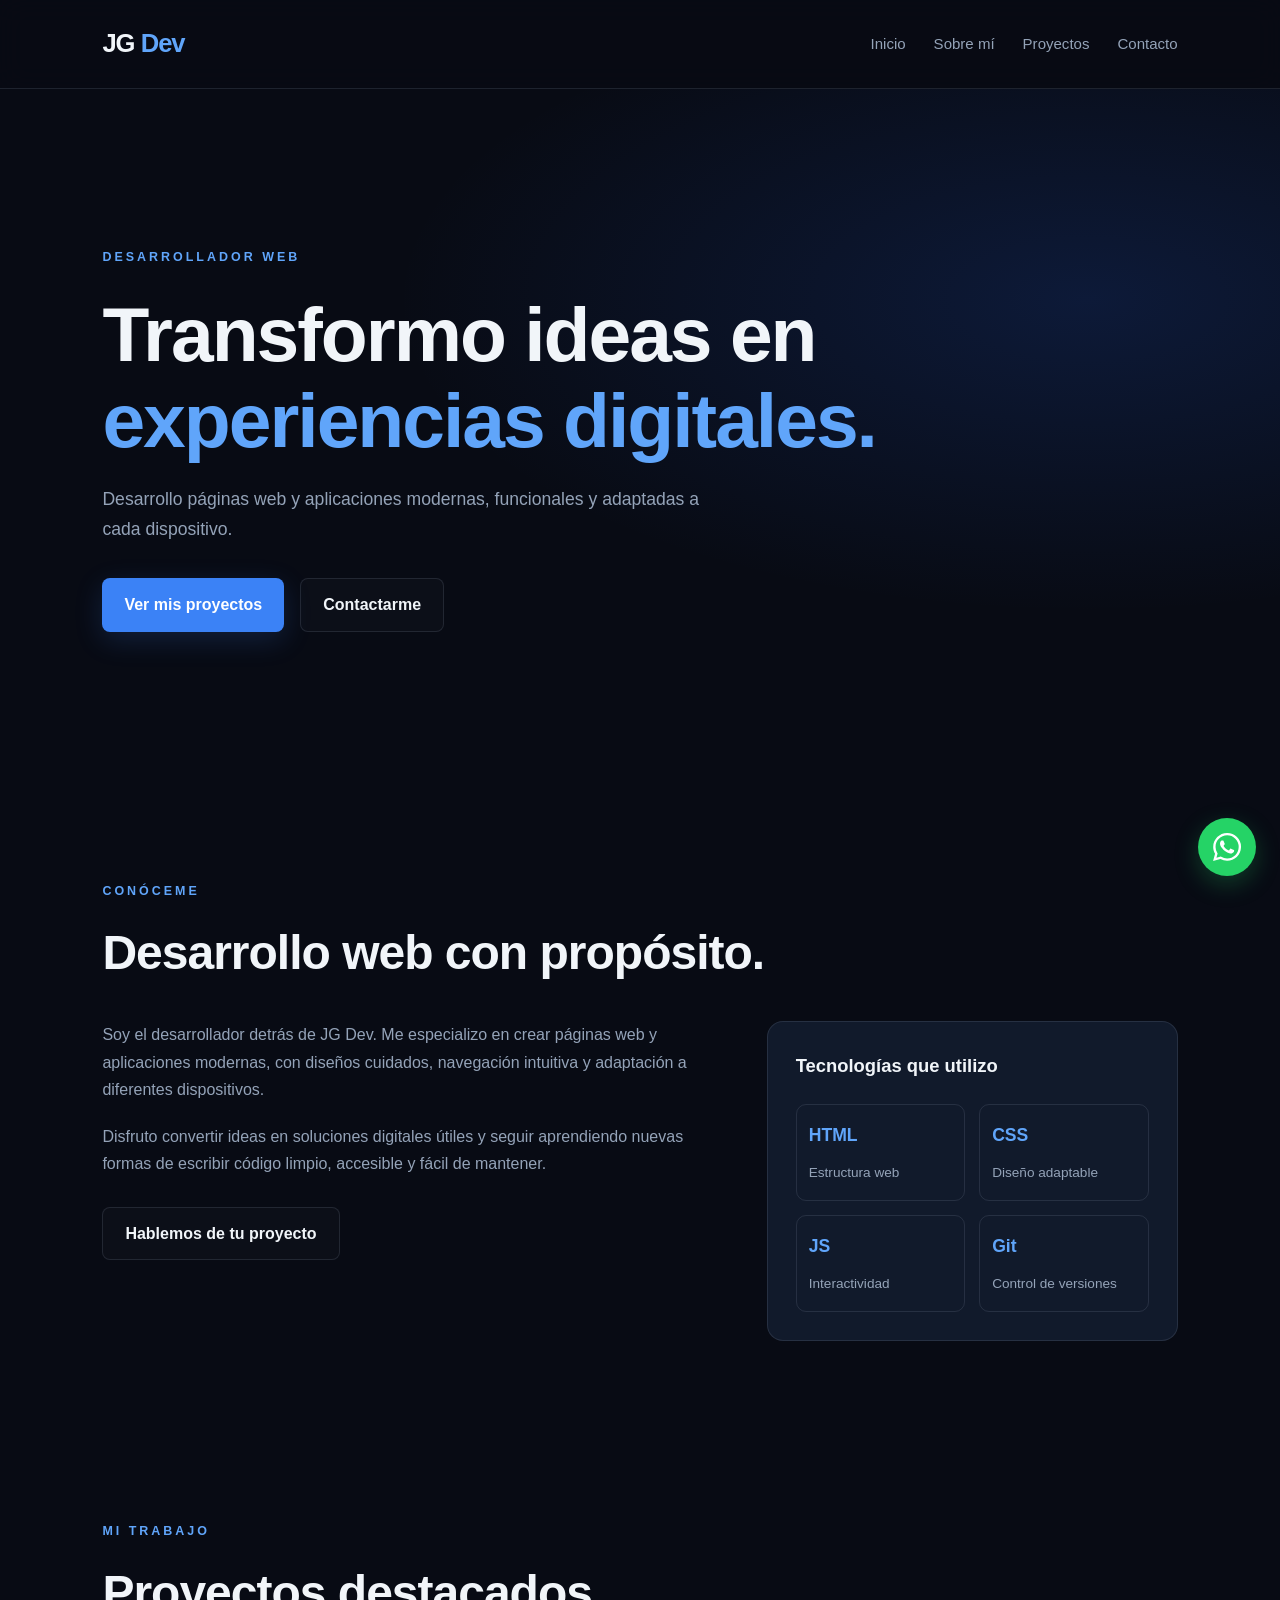
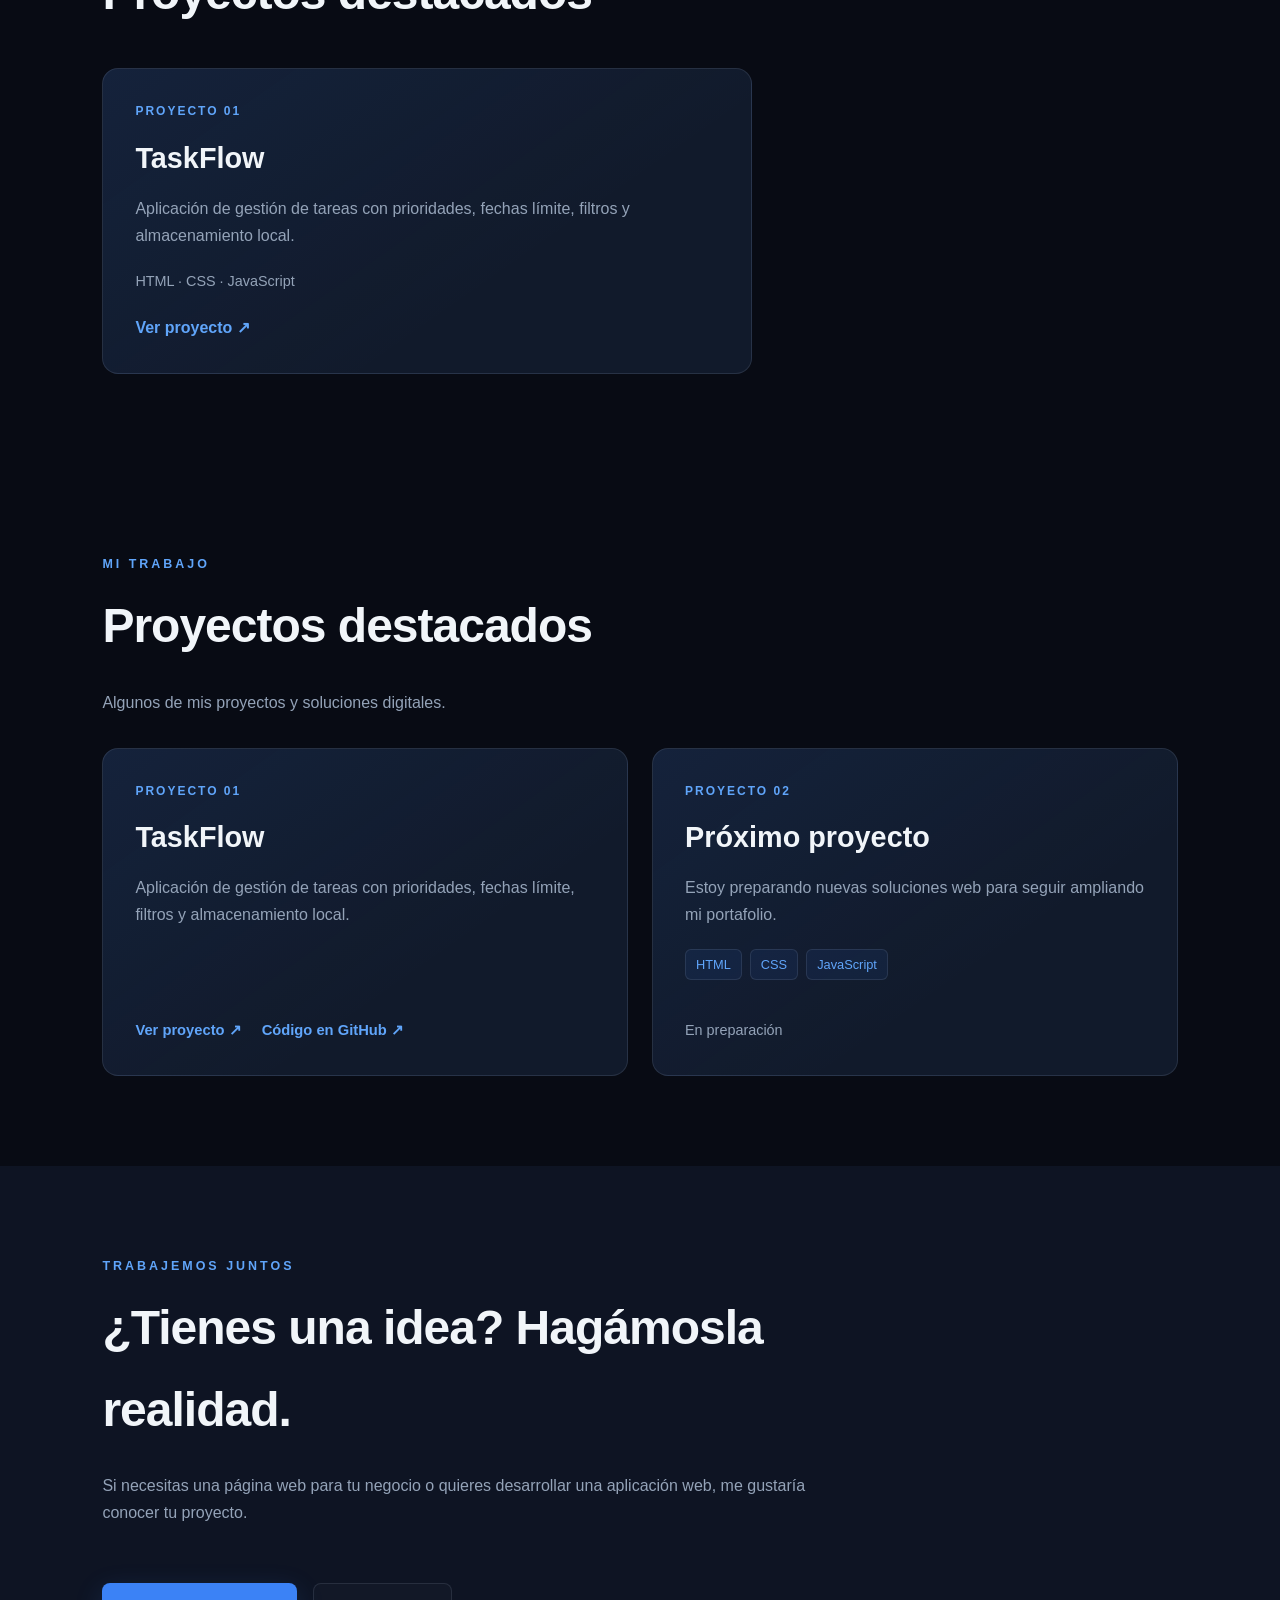
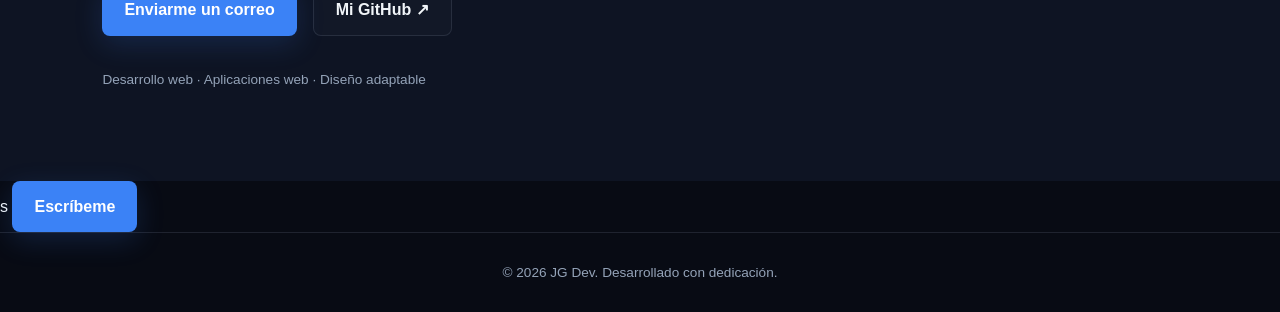
==== index.html @ e78f70db "Add files via upload" ====
<!DOCTYPE html>
<html lang="es">
<head>
  <meta charset="UTF-8">
  <meta name="viewport" content="width=device-width, initial-scale=1.0">
  <meta name="description" content="JG Dev: desarrollo de páginas web y aplicaciones web modernas.">
  <title>JG Dev | Desarrollo Web</title>

  <link rel="stylesheet" href="styles.css">
  <script src="script.js" defer></script>
</head>
<body>

  <header class="header">
    <a href="#inicio" class="logo">JG<span> Dev</span></a>

    
<button class="menu-toggle"
        type="button"
        aria-label="Abrir menú"
        aria-expanded="false"
        aria-controls="main-nav">
  ☰
</button>

<nav class="nav" id="main-nav">
  <a href="#inicio">Inicio</a>
  <a href="#sobre-mi">Sobre mí</a>
  <a href="#proyectos">Proyectos</a>
  <a href="#contacto">Contacto</a>
</nav>
  </header>

  <main>
    <section id="inicio" class="hero">
      <p class="hero-tag">DESARROLLADOR WEB</p>

      <h1>
        Transformo ideas en
        <span>experiencias digitales.</span>
      </h1>

      <p class="hero-description">
        Desarrollo páginas web y aplicaciones modernas,
        funcionales y adaptadas a cada dispositivo.
      </p>

      <div class="hero-buttons">
        <a href="#proyectos" class="button button-primary">
          Ver mis proyectos
        </a>

        <a href="#contacto" class="button button-secondary">
          Contactarme
        </a>
      </div>
    </section>


<section id="sobre-mi" class="section about-section">
  <p class="section-tag">CONÓCEME</p>
  <h2>Desarrollo web con propósito.</h2>

  <div class="about-content">
    <div class="about-text">
      <p>
        Soy el desarrollador detrás de JG Dev. Me especializo
        en crear páginas web y aplicaciones modernas, con diseños
        cuidados, navegación intuitiva y adaptación a diferentes
        dispositivos.
      </p>

      <p>
        Disfruto convertir ideas en soluciones digitales útiles
        y seguir aprendiendo nuevas formas de escribir código
        limpio, accesible y fácil de mantener.
      </p>

      <a class="button button-secondary" href="#contacto">
        Hablemos de tu proyecto
      </a>
    </div>

    <div class="skills-panel">
      <h3>Tecnologías que utilizo</h3>

      <div class="skills-list">
        <div class="skill-item">
          <span class="skill-icon">HTML</span>
          <span>Estructura web</span>
        </div>

        <div class="skill-item">
          <span class="skill-icon">CSS</span>
          <span>Diseño adaptable</span>
        </div>

        <div class="skill-item">
          <span class="skill-icon">JS</span>
          <span>Interactividad</span>
        </div>

        <div class="skill-item">
          <span class="skill-icon">Git</span>
          <span>Control de versiones</span>
        </div>
      </div>
    </div>
  </div>
</section>

    <section id="proyectos" class="section">
      <p class="section-tag">MI TRABAJO</p>
      <h2>Proyectos destacados</h2>

      <article class="project-card">
        <p class="project-number">PROYECTO 01</p>
        <h3>TaskFlow</h3>
        <p>
          Aplicación de gestión de tareas con prioridades,
          fechas límite, filtros y almacenamiento local.
        </p>

        <p class="project-tech">
          HTML · CSS · JavaScript
        </p>

        <a
          href="https://jorgegonzalez-fs.github.io/taskflow-jg-dev/"
          target="_blank"
          rel="noopener noreferrer"
        >
          Ver proyecto ↗
        </a>
      </article>
    </section>
    
<section id="proyectos" class="section">
  <p class="section-tag">MI TRABAJO</p>
  <h2>Proyectos destacados</h2>
  <p class="projects-intro">
    Algunos de mis proyectos y soluciones digitales.
  </p>

  <div class="projects-grid">

    <article class="project-card">
      <p class="project-number">PROYECTO 01</p>
      <h3>TaskFlow</h3>
      <p>
        Aplicación de gestión de tareas con prioridades,
        fechas límite, filtros y almacenamiento local.
      </p>


<div class="project-links">
  <a
    href="https://jorgegonzalez-fs.github.io/taskflow-jg-dev/"
    target="_blank"
    rel="noopener noreferrer"
  >
    Ver proyecto ↗
  </a>

  <a
    href="https://github.com/JorgeGonzalez-FS/taskflow-jg-dev"
    target="_blank"
    rel="noopener noreferrer"
  >
    Código en GitHub ↗
  </a>
</div>
    </article>

    <article class="project-card project-placeholder">
      <p class="project-number">PROYECTO 02</p>
      <h3>Próximo proyecto</h3>
      <p>
        Estoy preparando nuevas soluciones web para
        seguir ampliando mi portafolio.
      </p>

      <div class="project-tech">
        <span>HTML</span>
        <span>CSS</span>
        <span>JavaScript</span>
      </div>

      <span class="project-status">En preparación</span>
    </article>

  </div>
</section>


<section id="contacto" class="section contact-section">
  <p class="section-tag">TRABAJEMOS JUNTOS</p>

  <h2>¿Tienes una idea? Hagámosla realidad.</h2>

  <p class="contact-description">
    Si necesitas una página web para tu negocio o quieres
    desarrollar una aplicación web, me gustaría conocer tu proyecto.
  </p>

  <div class="contact-actions">
    <a
      class="button button-primary"
      href="mailto:TU_CORREO@ejemplo.com?subject=Consulta%20de%20proyecto%20web"
    >
      Enviarme un correo
    </a>

    <a
      class="button button-secondary"
      href="https://github.com/JorgeGonzalez-FS"
      target="_blank"
      rel="noopener noreferrer"
    >
      Mi GitHub ↗
    </a>
  </div>

  <p class="contact-note">
    Desarrollo web · Aplicaciones web · Diseño adaptable
  </p>
</section>s

      <a
        class="button button-primary"
        href="mailto:TU_CORREO@ejemplo.com"
      >
        Escríbeme
      </a>
    </section>
  </main>

  <footer class="footer">
    <p>© 2026 JG Dev. Desarrollado con dedicación.</p>
  </footer>

<a
  class="whatsapp-float"
  href="https://wa.me/+584248873175"
  target="_blank"
  rel="noopener noreferrer"
  aria-label="Contactar por WhatsApp"
  title="Escríbeme por WhatsApp"
>
  <svg
    xmlns="http://www.w3.org/2000/svg"
    width="28"
    height="28"
    viewBox="0 0 24 24"
    fill="currentColor"
    aria-hidden="true"
  >
    <path d="M20.52 3.48A11.82 11.82 0 0 0 12.09 0C5.52 0 .17 5.35.17 11.92c0 2.1.55 4.15 1.6 5.96L.07 24l6.28-1.65a11.9 11.9 0 0 0 5.73 1.46h.01c6.57 0 11.92-5.35 11.92-11.92a11.85 11.85 0 0 0-3.49-8.41ZM12.09 21.8a9.9 9.9 0 0 1-5.04-1.38l-.36-.21-3.73.98.99-3.64-.24-.37a9.84 9.84 0 0 1-1.51-5.26c0-5.46 4.44-9.9 9.9-9.9a9.84 9.84 0 0 1 7.01 2.9 9.84 9.84 0 0 1 2.9 7c0 5.46-4.45 9.9-9.92 9.9Zm5.43-7.42c-.3-.15-1.77-.87-2.04-.97-.27-.1-.47-.15-.67.15-.2.3-.77.97-.95 1.17-.17.2-.35.22-.65.07-.3-.15-1.26-.46-2.4-1.47-.89-.8-1.49-1.78-1.66-2.08-.17-.3-.02-.46.13-.61.13-.13.3-.35.45-.52.15-.17.2-.3.3-.5.1-.2.05-.37-.03-.52-.08-.15-.67-1.62-.92-2.22-.24-.58-.49-.5-.67-.51l-.57-.01c-.2 0-.52.07-.8.37-.27.3-1.04 1.02-1.04 2.49s1.07 2.89 1.22 3.09c.15.2 2.1 3.2 5.09 4.49.71.3 1.27.48 1.7.62.72.23 1.37.2 1.88.12.57-.09 1.77-.72 2.02-1.42.25-.7.25-1.3.17-1.42-.08-.12-.27-.2-.57-.35Z"/>
  </svg>
</a>
</body>
</html>
---- styles.css ----
/* ==============================
   JG DEV - ESTILOS GENERALES
============================== */

:root {
  --bg: #080b14;
  --bg-secondary: #0e1423;
  --card: #111a2b;
  --blue: #3b82f6;
  --blue-light: #60a5fa;
  --text: #f1f5f9;
  --text-muted: #94a3b8;
  --border: rgba(148, 163, 184, 0.16);
}

* {
  margin: 0;
  padding: 0;
  box-sizing: border-box;
}

html {
  scroll-behavior: smooth;
  scroll-padding-top: 90px;
}

body {
  font-family: Arial, Helvetica, sans-serif;
  background: var(--bg);
  color: var(--text);
  line-height: 1.7;
}

a {
  color: inherit;
  text-decoration: none;
}

a:focus-visible {
  outline: 2px solid var(--blue-light);
  outline-offset: 5px;
}

/* ==============================
   ENCABEZADO Y NAVEGACIÓN
============================== */

.header {
  width: 100%;
  padding: 22px 8%;
  display: flex;
  align-items: center;
  justify-content: space-between;
  gap: 24px;
  position: sticky;
  top: 0;
  z-index: 10;
  background: rgba(8, 11, 20, 0.88);
  border-bottom: 1px solid var(--border);
  backdrop-filter: blur(14px);
}

.logo {
  font-size: 1.6rem;
  font-weight: 800;
  letter-spacing: -1px;
}

.logo span {
  color: var(--blue-light);
}

.nav {
  display: flex;
  align-items: center;
  gap: 28px;
}

.nav a {
  color: var(--text-muted);
  font-size: 0.94rem;
  transition: color 0.25s ease;
}

.nav a:hover {
  color: var(--blue-light);
}

/* ==============================
   PRESENTACIÓN PRINCIPAL
============================== */

.hero {
  min-height: 78vh;
  padding: 120px 8%;
  display: flex;
  flex-direction: column;
  justify-content: center;
  align-items: flex-start;
  position: relative;
  overflow: hidden;
  background:
    radial-gradient(
      ellipse at 85% 30%,
      rgba(37, 99, 235, 0.17),
      transparent 45%
    );
}

.hero-tag,
.section-tag {
  color: var(--blue-light);
  font-size: 0.78rem;
  font-weight: 700;
  letter-spacing: 3px;
}

.hero h1 {
  max-width: 850px;
  margin: 22px 0;
  font-size: clamp(2.7rem, 6vw, 5rem);
  line-height: 1.12;
  letter-spacing: -2px;
}

.hero h1 span {
  display: block;
  color: var(--blue-light);
}

.hero-description {
  max-width: 600px;
  color: var(--text-muted);
  font-size: 1.1rem;
}

.hero-buttons {
  display: flex;
  flex-wrap: wrap;
  gap: 16px;
  margin-top: 34px;
}

/* ==============================
   BOTONES
============================== */

.button {
  display: inline-flex;
  align-items: center;
  justify-content: center;
  padding: 12px 22px;
  border-radius: 8px;
  font-weight: 700;
  transition:
    transform 0.25s ease,
    background 0.25s ease,
    border-color 0.25s ease;
}

.button:hover {
  transform: translateY(-3px);
}

.button-primary {
  background: var(--blue);
  color: #ffffff;
  box-shadow: 0 8px 28px rgba(59, 130, 246, 0.18);
}

.button-primary:hover {
  background: #2563eb;
}

.button-secondary {
  border: 1px solid var(--border);
  background: rgba(255, 255, 255, 0.02);
}

.button-secondary:hover {
  border-color: var(--blue);
}

/* ==============================
   SECCIONES
============================== */

.section {
  padding: 90px 8%;
}

.section h2 {
  margin: 10px 0 22px;
  font-size: clamp(2rem, 4vw, 3rem);
  letter-spacing: -1px;
}

.section > p:not(.section-tag) {
  max-width: 760px;
  color: var(--text-muted);
}

/* ==============================
   TARJETA DE PROYECTO
============================== */

.project-card {
  max-width: 650px;
  margin-top: 35px;
  padding: 32px;
  border: 1px solid var(--border);
  border-radius: 16px;
  background:
    linear-gradient(
      145deg,
      rgba(59, 130, 246, 0.08),
      transparent 65%
    ),
    var(--card);
  transition:
    transform 0.3s ease,
    border-color 0.3s ease;
}

.project-card:hover {
  transform: translateY(-6px);
  border-color: rgba(96, 165, 250, 0.6);
}

.project-number {
  color: var(--blue-light);
  font-size: 0.75rem;
  font-weight: 700;
  letter-spacing: 2px;
}

.project-card h3 {
  margin: 12px 0;
  font-size: 1.8rem;
}

.project-card > p:not(.project-number) {
  color: var(--text-muted);
}

.project-tech {
  margin: 20px 0;
  font-size: 0.9rem;
}

.project-card a {
  color: var(--blue-light);
  font-weight: 700;
}

.project-card a:hover {
  color: #ffffff;
}

/* ==============================
   CONTACTO Y PIE DE PÁGINA
============================== */

#contacto {
  background: var(--bg-secondary);
}

#contacto .button {
  margin-top: 28px;
}

.footer {
  padding: 28px 8%;
  border-top: 1px solid var(--border);
  text-align: center;
  color: var(--text-muted);
  font-size: 0.85rem;
}

/* ==============================
   DISEÑO PARA MÓVILES
============================== */

@media (max-width: 700px) {
  .header {
    padding: 18px 5%;
    flex-direction: column;
    gap: 12px;
  }

  .nav {
    justify-content: center;
    flex-wrap: wrap;
    gap: 12px 20px;
  }

  .nav a {
    font-size: 0.85rem;
  }

  .hero {
    min-height: auto;
    padding: 100px 6%;
  }

  .hero h1 {
    letter-spacing: -1px;
  }

  .section {
    padding: 70px 6%;
  }

  .project-card {
    padding: 24px;
  }
}

@media (prefers-reduced-motion: reduce) {
  *,
  *::before,
  *::after {
    scroll-behavior: auto !important;
    transition-duration: 0.01ms !important;
  }
}

/* MENÚ MÓVIL */

.menu-toggle {
  display: none;
  padding: 7px 12px;
  border: 1px solid var(--border);
  border-radius: 8px;
  background: var(--card);
  color: var(--text);
  font-size: 1.4rem;
  cursor: pointer;
}

@media (max-width: 700px) {
  .header {
    position: sticky;
  }

  .menu-toggle {
    display: block;
  }

  .nav {
    display: none;
    width: 100%;
    flex-direction: column;
    padding: 12px 0;
  }

  .nav.is-open {
    display: flex;
  }
}

/* CUADRÍCULA DE PROYECTOS */

.projects-intro {
  margin-bottom: 28px;
}

.projects-grid {
  display: grid;
  grid-template-columns: repeat(2, minmax(0, 1fr));
  gap: 24px;
  margin-top: 32px;
}

.projects-grid .project-card {
  width: 100%;
  max-width: none;
  margin-top: 0;
  display: flex;
  flex-direction: column;
  align-items: flex-start;
}

.project-tech {
  display: flex;
  flex-wrap: wrap;
  gap: 8px;
}

.project-tech span {
  padding: 4px 10px;
  border: 1px solid var(--border);
  border-radius: 6px;
  color: var(--blue-light);
  background: rgba(59, 130, 246, 0.08);
  font-size: 0.8rem;
}

.project-card > a {
  margin-top: auto;
  padding-top: 18px;
}

.project-status {
  display: inline-block;
  margin-top: auto;
  padding-top: 18px;
  color: var(--text-muted);
  font-size: 0.9rem;
}

@media (max-width: 700px) {
  .projects-grid {
    grid-template-columns: 1fr;
  }
}

/* ENLACES DE PROYECTOS */

.project-links {
  display: flex;
  flex-wrap: wrap;
  gap: 20px;
  margin-top: auto;
  padding-top: 20px;
}

.project-links a {
  color: var(--blue-light);
  font-weight: 700;
  font-size: 0.92rem;
}

.project-links a:hover {
  color: #ffffff;
}

.projects-grid .project-card > .project-links {
  margin-top: auto;
}

/* SOBRE MÍ Y HABILIDADES */

.about-content {
  display: grid;
  grid-template-columns: 1.2fr 0.8fr;
  gap: 48px;
  align-items: start;
  margin-top: 28px;
}

.about-text p {
  max-width: 650px;
  margin-bottom: 20px;
  color: var(--text-muted);
}

.about-text .button {
  margin-top: 10px;
}

.skills-panel {
  padding: 28px;
  border: 1px solid var(--border);
  border-radius: 16px;
  background: var(--card);
}

.skills-panel h3 {
  margin-bottom: 22px;
  font-size: 1.15rem;
}

.skills-list {
  display: grid;
  grid-template-columns: repeat(2, minmax(0, 1fr));
  gap: 14px;
}

.skill-item {
  display: flex;
  flex-direction: column;
  gap: 10px;
  padding: 16px 12px;
  border: 1px solid var(--border);
  border-radius: 10px;
  color: var(--text-muted);
  font-size: 0.85rem;
}

.skill-icon {
  color: var(--blue-light);
  font-size: 1.1rem;
  font-weight: 800;
}

@media (max-width: 700px) {
  .about-content {
    grid-template-columns: 1fr;
    gap: 28px;
  }

  .skills-panel {
    padding: 22px;
  }
}

/* CONTACTO PROFESIONAL */

.contact-section {
  background:
    radial-gradient(
      ellipse at 50% 100%,
      rgba(37, 99, 235, 0.13),
      transparent 65%
    ),
    var(--bg-secondary);
}

.contact-section h2 {
  max-width: 780px;
}

.contact-description {
  max-width: 650px;
  color: var(--text-muted);
}

.contact-actions {
  display: flex;
  flex-wrap: wrap;
  gap: 16px;
  margin-top: 28px;
}

.contact-note {
  margin-top: 32px;
  color: var(--text-muted);
  font-size: 0.85rem;
}

@media (max-width: 480px) {
  .contact-actions {
    flex-direction: column;
    align-items: stretch;
  }

  .contact-actions .button {
    width: 100%;
  }
}

/* BOTÓN FLOTANTE DE WHATSAPP */

.whatsapp-float {
  position: fixed;
  right: 24px;
  bottom: 24px;
  z-index: 100;
  width: 58px;
  height: 58px;
  display: flex;
  align-items: center;
  justify-content: center;
  border-radius: 50%;
  background: #25D366;
  color: #ffffff;
  box-shadow: 0 8px 25px rgba(37, 211, 102, 0.25);
  transition: transform 0.25s ease, box-shadow 0.25s ease;
}

.whatsapp-float:hover {
  transform: translateY(-4px) scale(1.04);
  box-shadow: 0 12px 30px rgba(37, 211, 102, 0.35);
}

.whatsapp-float:focus-visible {
  outline: 3px solid #ffffff;
  outline-offset: 4px;
}

@media (max-width: 480px) {
  .whatsapp-float {
    right: 16px;
    bottom: 16px;
    width: 54px;
    height: 54px;
  }
}
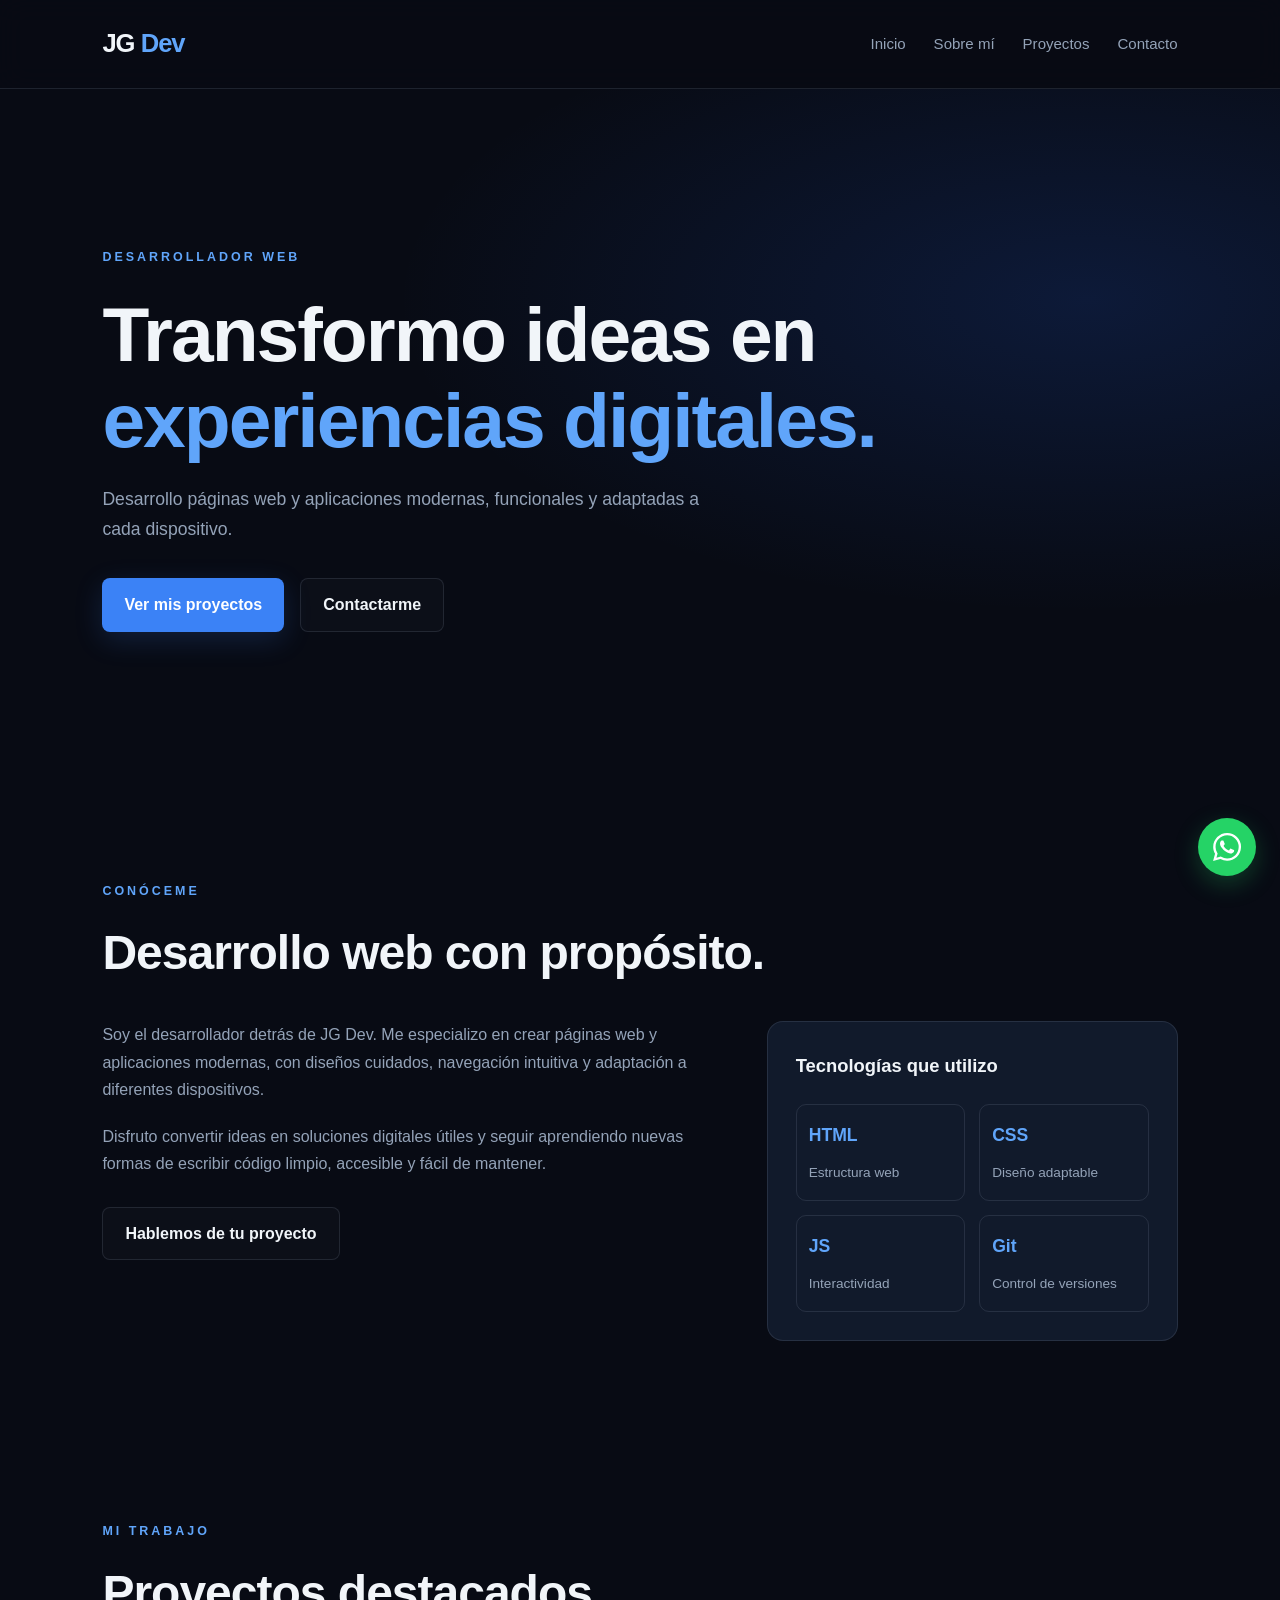
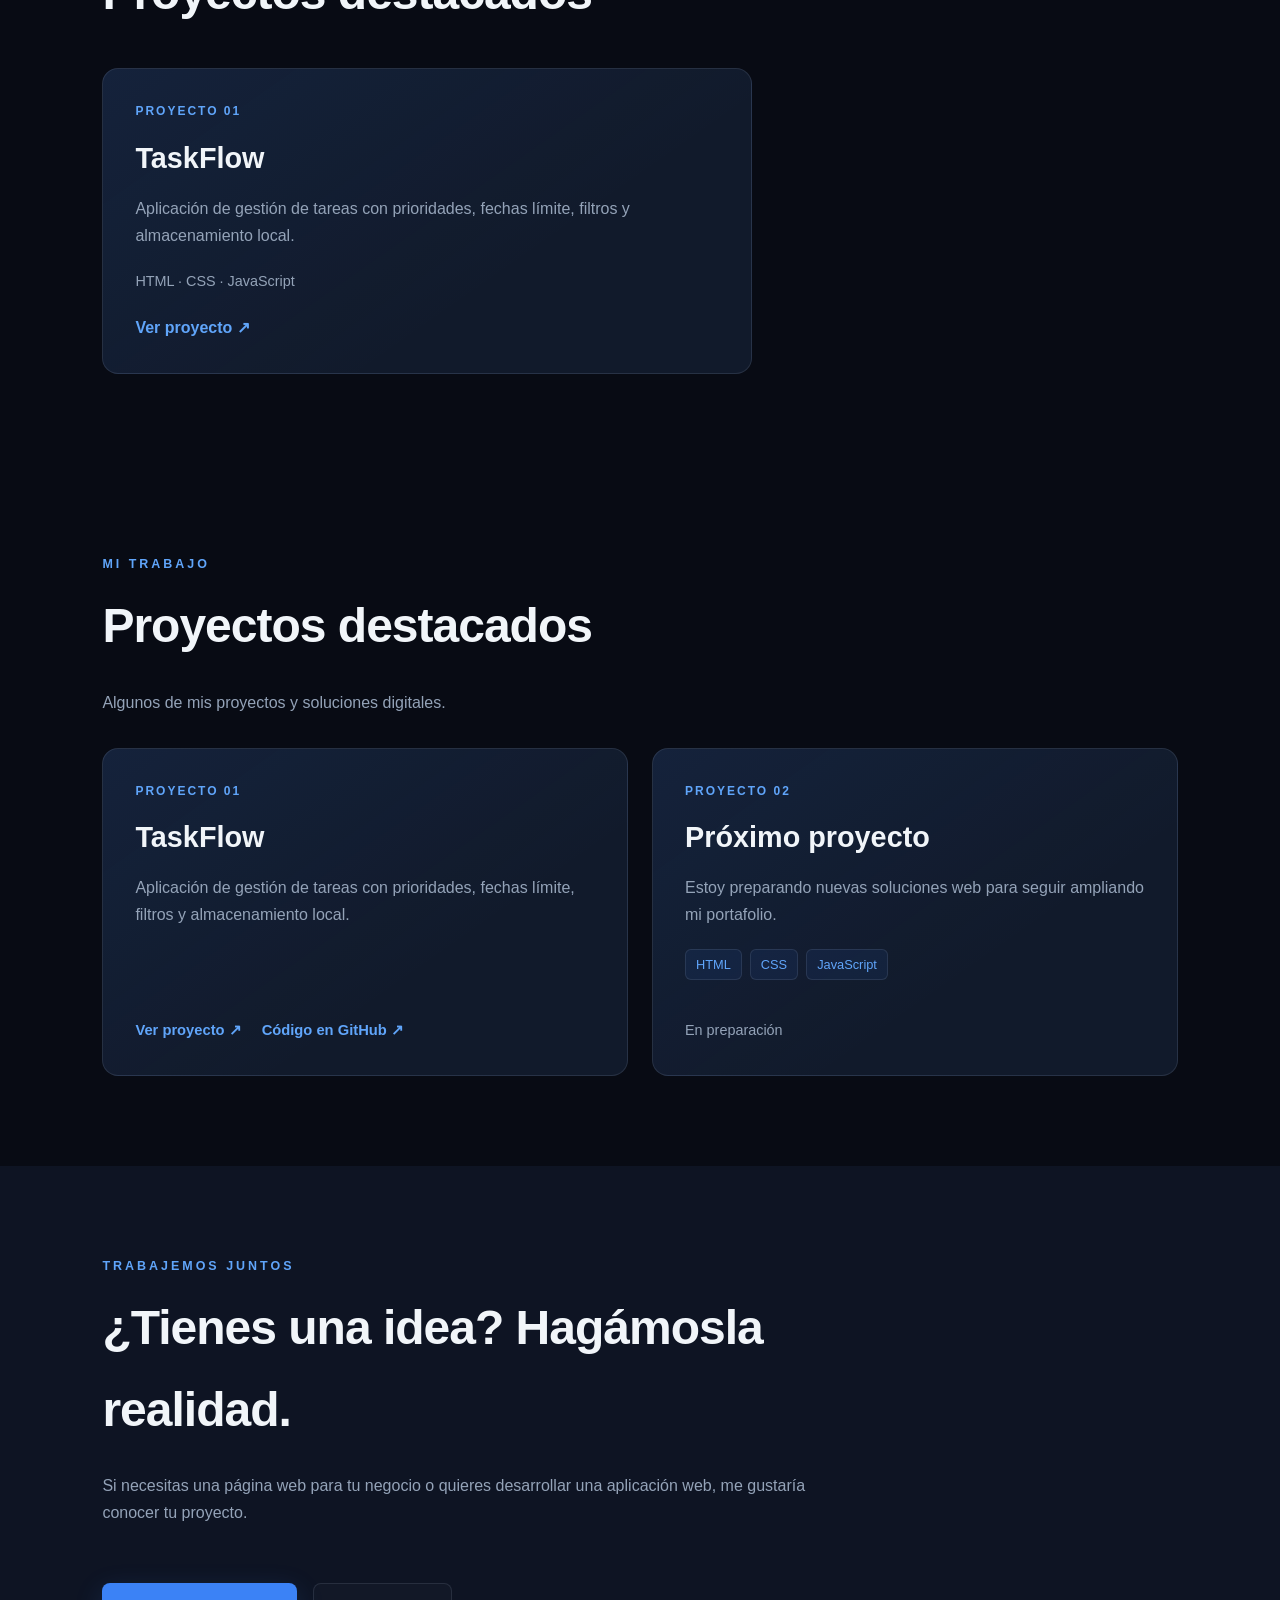
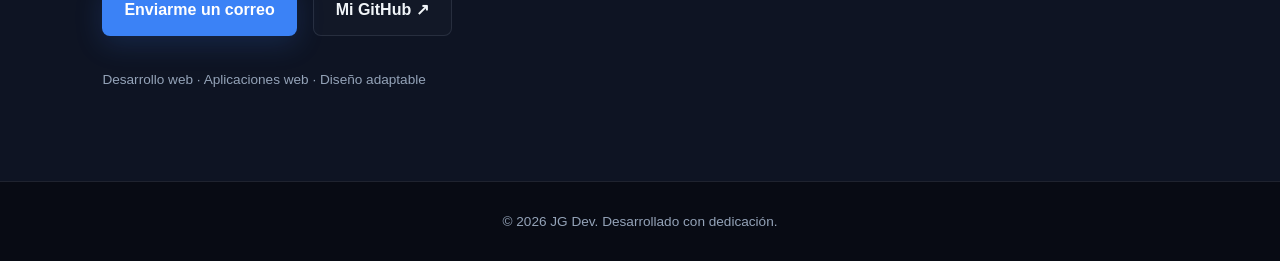
==== commit 3b0f04f6: "Add files via upload" ====
--- a/index.html
+++ b/index.html
@@ -225,15 +225,8 @@
   <p class="contact-note">
     Desarrollo web · Aplicaciones web · Diseño adaptable
   </p>
-</section>s
-
-      <a
-        class="button button-primary"
-        href="mailto:TU_CORREO@ejemplo.com"
-      >
-        Escríbeme
-      </a>
-    </section>
+</section>
+ </section>
   </main>
 
   <footer class="footer">
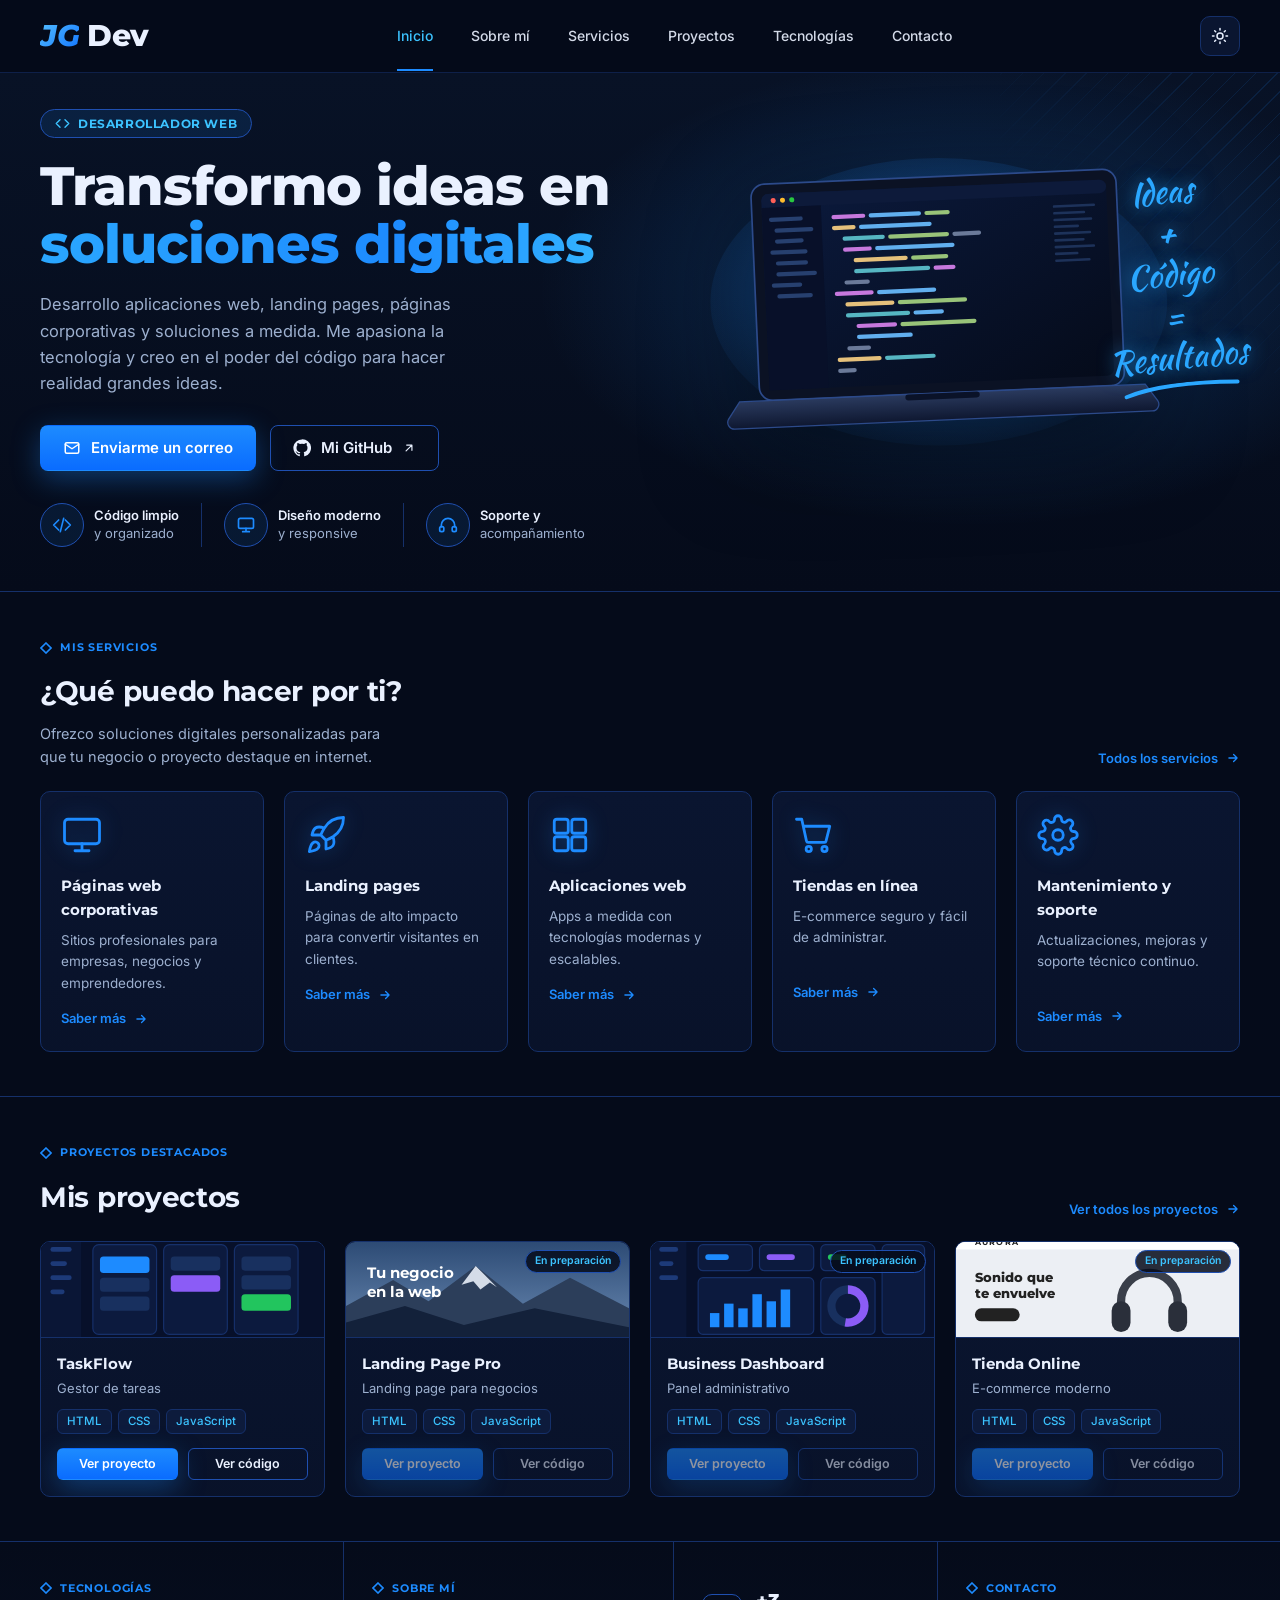
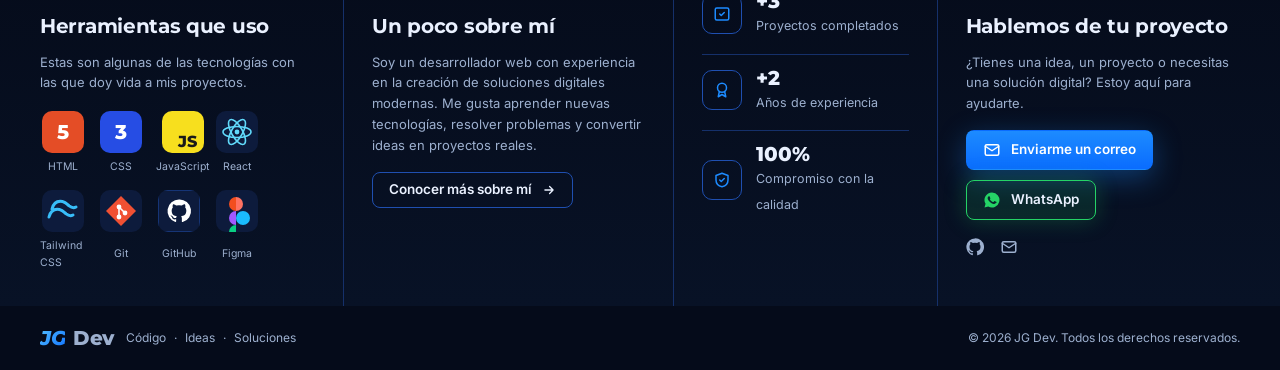
==== commit 5aca334a: "Add files via upload" ====
--- a/index.html
+++ b/index.html
@@ -1,256 +1,426 @@
-
-<!DOCTYPE html>
-<html lang="es">
-<head>
-  <meta charset="UTF-8">
-  <meta name="viewport" content="width=device-width, initial-scale=1.0">
-  <meta name="description" content="JG Dev: desarrollo de páginas web y aplicaciones web modernas.">
-  <title>JG Dev | Desarrollo Web</title>
-
-  <link rel="stylesheet" href="styles.css">
-  <script src="script.js" defer></script>
-</head>
-<body>
-
-  <header class="header">
-    <a href="#inicio" class="logo">JG<span> Dev</span></a>
-
-    
-<button class="menu-toggle"
-        type="button"
-        aria-label="Abrir menú"
-        aria-expanded="false"
-        aria-controls="main-nav">
-  ☰
-</button>
-
-<nav class="nav" id="main-nav">
-  <a href="#inicio">Inicio</a>
-  <a href="#sobre-mi">Sobre mí</a>
-  <a href="#proyectos">Proyectos</a>
-  <a href="#contacto">Contacto</a>
-</nav>
-  </header>
-
-  <main>
-    <section id="inicio" class="hero">
-      <p class="hero-tag">DESARROLLADOR WEB</p>
-
-      <h1>
-        Transformo ideas en
-        <span>experiencias digitales.</span>
-      </h1>
-
-      <p class="hero-description">
-        Desarrollo páginas web y aplicaciones modernas,
-        funcionales y adaptadas a cada dispositivo.
-      </p>
-
-      <div class="hero-buttons">
-        <a href="#proyectos" class="button button-primary">
-          Ver mis proyectos
-        </a>
-
-        <a href="#contacto" class="button button-secondary">
-          Contactarme
-        </a>
-      </div>
-    </section>
-
-
-<section id="sobre-mi" class="section about-section">
-  <p class="section-tag">CONÓCEME</p>
-  <h2>Desarrollo web con propósito.</h2>
-
-  <div class="about-content">
-    <div class="about-text">
-      <p>
-        Soy el desarrollador detrás de JG Dev. Me especializo
-        en crear páginas web y aplicaciones modernas, con diseños
-        cuidados, navegación intuitiva y adaptación a diferentes
-        dispositivos.
-      </p>
-
-      <p>
-        Disfruto convertir ideas en soluciones digitales útiles
-        y seguir aprendiendo nuevas formas de escribir código
-        limpio, accesible y fácil de mantener.
-      </p>
-
-      <a class="button button-secondary" href="#contacto">
-        Hablemos de tu proyecto
-      </a>
-    </div>
-
-    <div class="skills-panel">
-      <h3>Tecnologías que utilizo</h3>
-
-      <div class="skills-list">
-        <div class="skill-item">
-          <span class="skill-icon">HTML</span>
-          <span>Estructura web</span>
-        </div>
-
-        <div class="skill-item">
-          <span class="skill-icon">CSS</span>
-          <span>Diseño adaptable</span>
-        </div>
-
-        <div class="skill-item">
-          <span class="skill-icon">JS</span>
-          <span>Interactividad</span>
-        </div>
-
-        <div class="skill-item">
-          <span class="skill-icon">Git</span>
-          <span>Control de versiones</span>
-        </div>
-      </div>
-    </div>
-  </div>
-</section>
-
-    <section id="proyectos" class="section">
-      <p class="section-tag">MI TRABAJO</p>
-      <h2>Proyectos destacados</h2>
-
-      <article class="project-card">
-        <p class="project-number">PROYECTO 01</p>
-        <h3>TaskFlow</h3>
-        <p>
-          Aplicación de gestión de tareas con prioridades,
-          fechas límite, filtros y almacenamiento local.
-        </p>
-
-        <p class="project-tech">
-          HTML · CSS · JavaScript
-        </p>
-
-        <a
-          href="https://jorgegonzalez-fs.github.io/taskflow-jg-dev/"
-          target="_blank"
-          rel="noopener noreferrer"
-        >
-          Ver proyecto ↗
-        </a>
-      </article>
-    </section>
-    
-<section id="proyectos" class="section">
-  <p class="section-tag">MI TRABAJO</p>
-  <h2>Proyectos destacados</h2>
-  <p class="projects-intro">
-    Algunos de mis proyectos y soluciones digitales.
-  </p>
-
-  <div class="projects-grid">
-
-    <article class="project-card">
-      <p class="project-number">PROYECTO 01</p>
-      <h3>TaskFlow</h3>
-      <p>
-        Aplicación de gestión de tareas con prioridades,
-        fechas límite, filtros y almacenamiento local.
-      </p>
-
-
-<div class="project-links">
-  <a
-    href="https://jorgegonzalez-fs.github.io/taskflow-jg-dev/"
-    target="_blank"
-    rel="noopener noreferrer"
-  >
-    Ver proyecto ↗
-  </a>
-
-  <a
-    href="https://github.com/JorgeGonzalez-FS/taskflow-jg-dev"
-    target="_blank"
-    rel="noopener noreferrer"
-  >
-    Código en GitHub ↗
-  </a>
-</div>
-    </article>
-
-    <article class="project-card project-placeholder">
-      <p class="project-number">PROYECTO 02</p>
-      <h3>Próximo proyecto</h3>
-      <p>
-        Estoy preparando nuevas soluciones web para
-        seguir ampliando mi portafolio.
-      </p>
-
-      <div class="project-tech">
-        <span>HTML</span>
-        <span>CSS</span>
-        <span>JavaScript</span>
-      </div>
-
-      <span class="project-status">En preparación</span>
-    </article>
-
-  </div>
-</section>
-
-
-<section id="contacto" class="section contact-section">
-  <p class="section-tag">TRABAJEMOS JUNTOS</p>
-
-  <h2>¿Tienes una idea? Hagámosla realidad.</h2>
-
-  <p class="contact-description">
-    Si necesitas una página web para tu negocio o quieres
-    desarrollar una aplicación web, me gustaría conocer tu proyecto.
-  </p>
-
-  <div class="contact-actions">
-    <a
-      class="button button-primary"
-      href="mailto:TU_CORREO@ejemplo.com?subject=Consulta%20de%20proyecto%20web"
-    >
-      Enviarme un correo
-    </a>
-
-    <a
-      class="button button-secondary"
-      href="https://github.com/JorgeGonzalez-FS"
-      target="_blank"
-      rel="noopener noreferrer"
-    >
-      Mi GitHub ↗
-    </a>
-  </div>
-
-  <p class="contact-note">
-    Desarrollo web · Aplicaciones web · Diseño adaptable
-  </p>
-</section>
- </section>
-  </main>
-
-  <footer class="footer">
-    <p>© 2026 JG Dev. Desarrollado con dedicación.</p>
-  </footer>
-
-<a
-  class="whatsapp-float"
-  href="https://wa.me/+584248873175"
-  target="_blank"
-  rel="noopener noreferrer"
-  aria-label="Contactar por WhatsApp"
-  title="Escríbeme por WhatsApp"
->
-  <svg
-    xmlns="http://www.w3.org/2000/svg"
-    width="28"
-    height="28"
-    viewBox="0 0 24 24"
-    fill="currentColor"
-    aria-hidden="true"
-  >
-    <path d="M20.52 3.48A11.82 11.82 0 0 0 12.09 0C5.52 0 .17 5.35.17 11.92c0 2.1.55 4.15 1.6 5.96L.07 24l6.28-1.65a11.9 11.9 0 0 0 5.73 1.46h.01c6.57 0 11.92-5.35 11.92-11.92a11.85 11.85 0 0 0-3.49-8.41ZM12.09 21.8a9.9 9.9 0 0 1-5.04-1.38l-.36-.21-3.73.98.99-3.64-.24-.37a9.84 9.84 0 0 1-1.51-5.26c0-5.46 4.44-9.9 9.9-9.9a9.84 9.84 0 0 1 7.01 2.9 9.84 9.84 0 0 1 2.9 7c0 5.46-4.45 9.9-9.92 9.9Zm5.43-7.42c-.3-.15-1.77-.87-2.04-.97-.27-.1-.47-.15-.67.15-.2.3-.77.97-.95 1.17-.17.2-.35.22-.65.07-.3-.15-1.26-.46-2.4-1.47-.89-.8-1.49-1.78-1.66-2.08-.17-.3-.02-.46.13-.61.13-.13.3-.35.45-.52.15-.17.2-.3.3-.5.1-.2.05-.37-.03-.52-.08-.15-.67-1.62-.92-2.22-.24-.58-.49-.5-.67-.51l-.57-.01c-.2 0-.52.07-.8.37-.27.3-1.04 1.02-1.04 2.49s1.07 2.89 1.22 3.09c.15.2 2.1 3.2 5.09 4.49.71.3 1.27.48 1.7.62.72.23 1.37.2 1.88.12.57-.09 1.77-.72 2.02-1.42.25-.7.25-1.3.17-1.42-.08-.12-.27-.2-.57-.35Z"/>
-  </svg>
-</a>
-</body>
-</html>+<!DOCTYPE html>
+<html lang="es" data-theme="dark">
+<head>
+  <meta charset="UTF-8">
+  <meta name="viewport" content="width=device-width, initial-scale=1.0">
+  <title>JG Dev | Desarrollo Web</title>
+  <meta name="description" content="JG Dev: desarrollo de páginas web y aplicaciones web modernas.">
+  <meta name="theme-color" content="#050b1a">
+  <link rel="preconnect" href="https://fonts.googleapis.com">
+  <link rel="preconnect" href="https://fonts.gstatic.com" crossorigin>
+  <link href="https://fonts.googleapis.com/css2?family=Inter:wght@400;500;600&family=Kaushan+Script&family=Montserrat:wght@500;600;700;800&display=swap" rel="stylesheet">
+  <link rel="stylesheet" href="style.css">
+</head>
+<body>
+
+  <!-- ===== Navegación ===== -->
+  <header class="nav">
+    <div class="container nav-inner">
+      <a href="#inicio" class="logo" aria-label="JG Dev, ir al inicio"><span class="jg">JG</span><span>Dev</span></a>
+
+      <nav aria-label="Principal">
+        <ul class="nav-links" id="menu">
+          <li><a href="#inicio">Inicio</a></li>
+          <li><a href="#sobre-mi">Sobre mí</a></li>
+          <li><a href="#servicios">Servicios</a></li>
+          <li><a href="#proyectos">Proyectos</a></li>
+          <li><a href="#tecnologias">Tecnologías</a></li>
+          <li><a href="#contacto">Contacto</a></li>
+        </ul>
+      </nav>
+
+      <div class="nav-actions">
+        <button class="icon-btn" id="theme-toggle" type="button" aria-label="Cambiar entre tema claro y oscuro">
+          <svg class="i-sun" viewBox="0 0 24 24" fill="none" stroke="currentColor" stroke-width="2" stroke-linecap="round" stroke-linejoin="round"><circle cx="12" cy="12" r="4"/><path d="M12 2v2M12 20v2M4.9 4.9l1.4 1.4M17.7 17.7l1.4 1.4M2 12h2M20 12h2M4.9 19.1l1.4-1.4M17.7 6.3l1.4-1.4"/></svg>
+          <svg class="i-moon" viewBox="0 0 24 24" fill="none" stroke="currentColor" stroke-width="2" stroke-linecap="round" stroke-linejoin="round"><path d="M21 12.8A9 9 0 1 1 11.2 3a7 7 0 0 0 9.8 9.8z"/></svg>
+        </button>
+        <button class="icon-btn menu-toggle" id="menu-toggle" type="button" aria-label="Abrir menú" aria-expanded="false" aria-controls="menu">
+          <svg viewBox="0 0 24 24" fill="none" stroke="currentColor" stroke-width="2" stroke-linecap="round"><path d="M4 7h16M4 12h16M4 17h16"/></svg>
+        </button>
+      </div>
+    </div>
+  </header>
+
+  <main>
+    <!-- ===== Hero ===== -->
+    <section class="hero" id="inicio">
+      <div class="container hero-inner">
+        <div>
+          <span class="pill">
+            <svg viewBox="0 0 24 24" fill="none" stroke="currentColor" stroke-width="2.2" stroke-linecap="round" stroke-linejoin="round"><path d="m16 18 6-6-6-6M8 6l-6 6 6 6"/></svg>
+            DESARROLLADOR WEB
+          </span>
+          <h1>Transformo ideas en <span class="grad">soluciones digitales</span></h1>
+          <p class="lead">Desarrollo aplicaciones web, landing pages, páginas corporativas y soluciones a medida. Me apasiona la tecnología y creo en el poder del código para hacer realidad grandes ideas.</p>
+
+          <div class="hero-cta">
+            <a class="btn btn-primary" href="mailto:technicalservice1920@gmail.com">
+              <svg viewBox="0 0 24 24" fill="none" stroke="currentColor" stroke-width="2" stroke-linecap="round" stroke-linejoin="round"><rect x="3" y="5" width="18" height="14" rx="2"/><path d="m3 7 9 6 9-6"/></svg>
+              Enviarme un correo
+            </a>
+            <a class="btn btn-ghost" href="https://github.com/JorgeGonzalez-FS" target="_blank" rel="noopener">
+              <svg viewBox="0 0 24 24" fill="currentColor"><path d="M12 .5a11.5 11.5 0 0 0-3.64 22.41c.58.1.79-.25.79-.56v-2c-3.2.7-3.88-1.37-3.88-1.37-.52-1.33-1.28-1.69-1.28-1.69-1.04-.71.08-.7.08-.7 1.15.08 1.76 1.19 1.76 1.19 1.03 1.76 2.69 1.25 3.35.96.1-.75.4-1.25.73-1.54-2.55-.29-5.24-1.28-5.24-5.68 0-1.25.45-2.28 1.18-3.08-.12-.29-.51-1.46.11-3.04 0 0 .97-.31 3.16 1.18a10.95 10.95 0 0 1 5.76 0c2.19-1.49 3.16-1.18 3.16-1.18.62 1.58.23 2.75.11 3.04.74.8 1.18 1.83 1.18 3.08 0 4.41-2.69 5.38-5.25 5.67.41.36.78 1.06.78 2.14v3.17c0 .31.21.67.8.56A11.5 11.5 0 0 0 12 .5z"/></svg>
+              Mi GitHub
+              <svg viewBox="0 0 24 24" fill="none" stroke="currentColor" stroke-width="2" stroke-linecap="round" stroke-linejoin="round" style="width:14px;height:14px"><path d="M7 17 17 7M8 7h9v9"/></svg>
+            </a>
+          </div>
+
+          <div class="features">
+            <div class="feature">
+              <span class="ring"><svg viewBox="0 0 24 24" fill="none" stroke="currentColor" stroke-width="2" stroke-linecap="round" stroke-linejoin="round"><path d="m16 18 6-6-6-6M8 6l-6 6 6 6M14 4l-4 16"/></svg></span>
+              <span><strong>Código limpio</strong>y organizado</span>
+            </div>
+            <div class="feature">
+              <span class="ring"><svg viewBox="0 0 24 24" fill="none" stroke="currentColor" stroke-width="2" stroke-linecap="round" stroke-linejoin="round"><rect x="3" y="4" width="18" height="12" rx="2"/><path d="M8 20h8M12 16v4"/></svg></span>
+              <span><strong>Diseño moderno</strong>y responsive</span>
+            </div>
+            <div class="feature">
+              <span class="ring"><svg viewBox="0 0 24 24" fill="none" stroke="currentColor" stroke-width="2" stroke-linecap="round" stroke-linejoin="round"><path d="M4 14v-2a8 8 0 0 1 16 0v2"/><rect x="2" y="14" width="5" height="6" rx="2"/><rect x="17" y="14" width="5" height="6" rx="2"/></svg></span>
+              <span><strong>Soporte y</strong>acompañamiento</span>
+            </div>
+          </div>
+        </div>
+
+        <div class="hero-art" aria-hidden="true">
+          <svg class="laptop" viewBox="0 0 560 360" xmlns="http://www.w3.org/2000/svg" role="img">
+            <defs>
+              <linearGradient id="screenGlow" x1="0" y1="0" x2="1" y2="1">
+                <stop offset="0" stop-color="#0b1a3d"/><stop offset="1" stop-color="#050b1a"/>
+              </linearGradient>
+              <linearGradient id="base" x1="0" y1="0" x2="0" y2="1">
+                <stop offset="0" stop-color="#2a3a5e"/><stop offset="1" stop-color="#0e1730"/>
+              </linearGradient>
+              <radialGradient id="aura" cx=".5" cy=".45" r=".6">
+                <stop offset="0" stop-color="#1d8bff" stop-opacity=".45"/><stop offset="1" stop-color="#1d8bff" stop-opacity="0"/>
+              </radialGradient>
+            </defs>
+            <ellipse cx="280" cy="170" rx="270" ry="170" fill="url(#aura)"/>
+            <g transform="rotate(-2.5 280 180)">
+              <rect x="64" y="22" width="432" height="256" rx="16" fill="#0b1224" stroke="#2c4a8a" stroke-width="2"/>
+              <rect x="76" y="34" width="408" height="232" rx="8" fill="url(#screenGlow)"/>
+              <!-- barra de título -->
+              <rect x="76" y="34" width="408" height="16" rx="8" fill="#0d1a3a"/>
+              <circle cx="90" cy="42" r="3" fill="#ff5f57"/><circle cx="101" cy="42" r="3" fill="#febc2e"/><circle cx="112" cy="42" r="3" fill="#28c840"/>
+              <!-- barra lateral -->
+              <rect x="76" y="50" width="70" height="216" fill="#081029"/>
+              <g fill="#27406f">
+                <rect x="84" y="62" width="40" height="5" rx="2.5"/><rect x="90" y="75" width="46" height="5" rx="2.5"/>
+                <rect x="90" y="88" width="34" height="5" rx="2.5"/><rect x="84" y="101" width="44" height="5" rx="2.5"/>
+                <rect x="90" y="114" width="38" height="5" rx="2.5"/><rect x="90" y="127" width="48" height="5" rx="2.5"/>
+                <rect x="84" y="140" width="36" height="5" rx="2.5"/><rect x="90" y="153" width="42" height="5" rx="2.5"/>
+              </g>
+              <!-- líneas de código -->
+              <g>
+                <rect x="158" y="62" width="40" height="5" rx="2.5" fill="#c678dd"/><rect x="202" y="62" width="62" height="5" rx="2.5" fill="#61afef"/><rect x="268" y="62" width="30" height="5" rx="2.5" fill="#98c379"/>
+                <rect x="158" y="75" width="28" height="5" rx="2.5" fill="#e5c07b"/><rect x="190" y="75" width="86" height="5" rx="2.5" fill="#61afef"/>
+                <rect x="170" y="88" width="50" height="5" rx="2.5" fill="#56b6c2"/><rect x="224" y="88" width="72" height="5" rx="2.5" fill="#98c379"/><rect x="300" y="88" width="34" height="5" rx="2.5" fill="#6b7a99"/>
+                <rect x="170" y="101" width="34" height="5" rx="2.5" fill="#c678dd"/><rect x="208" y="101" width="94" height="5" rx="2.5" fill="#61afef"/>
+                <rect x="182" y="114" width="64" height="5" rx="2.5" fill="#e5c07b"/><rect x="250" y="114" width="44" height="5" rx="2.5" fill="#98c379"/>
+                <rect x="182" y="127" width="90" height="5" rx="2.5" fill="#56b6c2"/><rect x="276" y="127" width="26" height="5" rx="2.5" fill="#c678dd"/>
+                <rect x="170" y="140" width="30" height="5" rx="2.5" fill="#6b7a99"/>
+                <rect x="158" y="153" width="46" height="5" rx="2.5" fill="#c678dd"/><rect x="208" y="153" width="70" height="5" rx="2.5" fill="#61afef"/>
+                <rect x="170" y="166" width="58" height="5" rx="2.5" fill="#e5c07b"/><rect x="232" y="166" width="82" height="5" rx="2.5" fill="#98c379"/>
+                <rect x="170" y="179" width="76" height="5" rx="2.5" fill="#56b6c2"/><rect x="250" y="179" width="36" height="5" rx="2.5" fill="#61afef"/>
+                <rect x="182" y="192" width="48" height="5" rx="2.5" fill="#c678dd"/><rect x="234" y="192" width="90" height="5" rx="2.5" fill="#98c379"/>
+                <rect x="182" y="205" width="66" height="5" rx="2.5" fill="#61afef"/>
+                <rect x="170" y="218" width="28" height="5" rx="2.5" fill="#6b7a99"/>
+                <rect x="158" y="231" width="52" height="5" rx="2.5" fill="#e5c07b"/><rect x="214" y="231" width="60" height="5" rx="2.5" fill="#56b6c2"/>
+                <rect x="158" y="244" width="22" height="5" rx="2.5" fill="#6b7a99"/>
+              </g>
+              <!-- minimapa -->
+              <g fill="#27406f" opacity=".7">
+                <rect x="420" y="62" width="50" height="3" rx="1.5"/><rect x="420" y="70" width="38" height="3" rx="1.5"/><rect x="420" y="78" width="46" height="3" rx="1.5"/>
+                <rect x="420" y="86" width="30" height="3" rx="1.5"/><rect x="420" y="94" width="44" height="3" rx="1.5"/><rect x="420" y="102" width="36" height="3" rx="1.5"/>
+                <rect x="420" y="110" width="48" height="3" rx="1.5"/><rect x="420" y="118" width="28" height="3" rx="1.5"/><rect x="420" y="126" width="42" height="3" rx="1.5"/>
+              </g>
+              <!-- base -->
+              <path d="M40 278h480l14 20a8 8 0 0 1-7 12H33a8 8 0 0 1-7-12z" fill="url(#base)" stroke="#2c4a8a" stroke-width="1.5"/>
+              <rect x="236" y="278" width="88" height="7" rx="3.5" fill="#0a1228"/>
+            </g>
+          </svg>
+
+          <p class="tagline">
+            <span>Ideas</span><span>+</span><span>Código</span><span>=</span><span>Resultados</span>
+            <svg class="underline" viewBox="0 0 120 14" fill="none"><path d="M4 9c28-8 62-9 112-4" stroke="currentColor" stroke-width="4" stroke-linecap="round"/></svg>
+          </p>
+        </div>
+      </div>
+    </section>
+
+    <!-- ===== Servicios ===== -->
+    <section class="section" id="servicios">
+      <div class="container">
+        <div class="section-head">
+          <div>
+            <span class="eyebrow"><svg viewBox="0 0 12 12" fill="none" stroke="currentColor" stroke-width="1.6"><path d="M6 1 11 6 6 11 1 6z"/></svg>MIS SERVICIOS</span>
+            <h2>¿Qué puedo hacer por ti?</h2>
+            <p class="section-sub">Ofrezco soluciones digitales personalizadas para que tu negocio o proyecto destaque en internet.</p>
+          </div>
+          <a class="link-all" href="#contacto">Todos los servicios
+            <svg viewBox="0 0 24 24" fill="none" stroke="currentColor" stroke-width="2.2" stroke-linecap="round" stroke-linejoin="round"><path d="M5 12h14M13 6l6 6-6 6"/></svg>
+          </a>
+        </div>
+
+        <div class="services">
+          <article class="card service">
+            <svg class="ico" viewBox="0 0 24 24" fill="none" stroke="currentColor" stroke-width="1.6" stroke-linecap="round" stroke-linejoin="round"><rect x="2" y="3" width="20" height="14" rx="2"/><path d="M8 21h8M12 17v4"/></svg>
+            <h3>Páginas web corporativas</h3>
+            <p>Sitios profesionales para empresas, negocios y emprendedores.</p>
+            <a class="more" href="#contacto">Saber más <svg viewBox="0 0 24 24" fill="none" stroke="currentColor" stroke-width="2.2" stroke-linecap="round" stroke-linejoin="round"><path d="M5 12h14M13 6l6 6-6 6"/></svg></a>
+          </article>
+          <article class="card service">
+            <svg class="ico" viewBox="0 0 24 24" fill="none" stroke="currentColor" stroke-width="1.6" stroke-linecap="round" stroke-linejoin="round"><path d="M4.5 16.5c-1.5 1.3-2 5-2 5s3.7-.5 5-2c.7-.8.7-2.1-.1-2.9a2.2 2.2 0 0 0-2.9-.1zM12 15l-3-3a22 22 0 0 1 2-3.9A12.9 12.9 0 0 1 22 2c0 2.7-.8 7.5-6 11a22 22 0 0 1-4 2zM9 12H4s.6-3 2-4c1.6-1.1 5 0 5 0M12 15v5s3-.6 4-2c1.1-1.6 0-5 0-5"/></svg>
+            <h3>Landing pages</h3>
+            <p>Páginas de alto impacto para convertir visitantes en clientes.</p>
+            <a class="more" href="#contacto">Saber más <svg viewBox="0 0 24 24" fill="none" stroke="currentColor" stroke-width="2.2" stroke-linecap="round" stroke-linejoin="round"><path d="M5 12h14M13 6l6 6-6 6"/></svg></a>
+          </article>
+          <article class="card service">
+            <svg class="ico" viewBox="0 0 24 24" fill="none" stroke="currentColor" stroke-width="1.6" stroke-linecap="round" stroke-linejoin="round"><rect x="3" y="3" width="8" height="8" rx="1.5"/><rect x="13" y="3" width="8" height="8" rx="1.5"/><rect x="3" y="13" width="8" height="8" rx="1.5"/><rect x="13" y="13" width="8" height="8" rx="1.5"/></svg>
+            <h3>Aplicaciones web</h3>
+            <p>Apps a medida con tecnologías modernas y escalables.</p>
+            <a class="more" href="#contacto">Saber más <svg viewBox="0 0 24 24" fill="none" stroke="currentColor" stroke-width="2.2" stroke-linecap="round" stroke-linejoin="round"><path d="M5 12h14M13 6l6 6-6 6"/></svg></a>
+          </article>
+          <article class="card service">
+            <svg class="ico" viewBox="0 0 24 24" fill="none" stroke="currentColor" stroke-width="1.6" stroke-linecap="round" stroke-linejoin="round"><circle cx="9" cy="20" r="1.5"/><circle cx="18" cy="20" r="1.5"/><path d="M2 3h3l2.7 12.4a1 1 0 0 0 1 .8h9.2a1 1 0 0 0 1-.8L21 7H6"/></svg>
+            <h3>Tiendas en línea</h3>
+            <p>E-commerce seguro y fácil de administrar.</p>
+            <a class="more" href="#contacto">Saber más <svg viewBox="0 0 24 24" fill="none" stroke="currentColor" stroke-width="2.2" stroke-linecap="round" stroke-linejoin="round"><path d="M5 12h14M13 6l6 6-6 6"/></svg></a>
+          </article>
+          <article class="card service">
+            <svg class="ico" viewBox="0 0 24 24" fill="none" stroke="currentColor" stroke-width="1.6" stroke-linecap="round" stroke-linejoin="round"><circle cx="12" cy="12" r="3"/><path d="M19.4 15a1.7 1.7 0 0 0 .3 1.8l.1.1a2 2 0 1 1-2.8 2.8l-.1-.1a1.7 1.7 0 0 0-1.8-.3 1.7 1.7 0 0 0-1 1.5V21a2 2 0 1 1-4 0v-.1a1.7 1.7 0 0 0-1.1-1.5 1.7 1.7 0 0 0-1.8.3l-.1.1a2 2 0 1 1-2.8-2.8l.1-.1a1.7 1.7 0 0 0 .3-1.8 1.7 1.7 0 0 0-1.5-1H3a2 2 0 1 1 0-4h.1a1.7 1.7 0 0 0 1.5-1.1 1.7 1.7 0 0 0-.3-1.8l-.1-.1a2 2 0 1 1 2.8-2.8l.1.1a1.7 1.7 0 0 0 1.8.3H9a1.7 1.7 0 0 0 1-1.5V3a2 2 0 1 1 4 0v.1a1.7 1.7 0 0 0 1 1.5 1.7 1.7 0 0 0 1.8-.3l.1-.1a2 2 0 1 1 2.8 2.8l-.1.1a1.7 1.7 0 0 0-.3 1.8V9a1.7 1.7 0 0 0 1.5 1H21a2 2 0 1 1 0 4h-.1a1.7 1.7 0 0 0-1.5 1z"/></svg>
+            <h3>Mantenimiento y soporte</h3>
+            <p>Actualizaciones, mejoras y soporte técnico continuo.</p>
+            <a class="more" href="#contacto">Saber más <svg viewBox="0 0 24 24" fill="none" stroke="currentColor" stroke-width="2.2" stroke-linecap="round" stroke-linejoin="round"><path d="M5 12h14M13 6l6 6-6 6"/></svg></a>
+          </article>
+        </div>
+      </div>
+    </section>
+
+    <!-- ===== Proyectos ===== -->
+    <section class="section" id="proyectos">
+      <div class="container">
+        <div class="section-head">
+          <div>
+            <span class="eyebrow"><svg viewBox="0 0 12 12" fill="none" stroke="currentColor" stroke-width="1.6"><path d="M6 1 11 6 6 11 1 6z"/></svg>PROYECTOS DESTACADOS</span>
+            <h2>Mis proyectos</h2>
+          </div>
+          <a class="link-all" href="https://github.com/JorgeGonzalez-FS?tab=repositories" target="_blank" rel="noopener">Ver todos los proyectos
+            <svg viewBox="0 0 24 24" fill="none" stroke="currentColor" stroke-width="2.2" stroke-linecap="round" stroke-linejoin="round"><path d="M5 12h14M13 6l6 6-6 6"/></svg>
+          </a>
+        </div>
+
+        <!--
+          Para activar un proyecto: quita aria-disabled, el badge "En preparación"
+          y sustituye los href="#proyectos" por los enlaces reales.
+        -->
+        <div class="projects">
+          <!-- TaskFlow (real) -->
+          <article class="card project">
+            <div class="thumb">
+              <svg viewBox="0 0 240 96" preserveAspectRatio="xMidYMid slice" aria-hidden="true">
+                <rect width="240" height="96" fill="#07102a"/>
+                <rect x="0" y="0" width="34" height="96" fill="#0a1636"/>
+                <g fill="#1d3a78"><rect x="8" y="12" width="18" height="4" rx="2"/><rect x="8" y="24" width="14" height="4" rx="2"/><rect x="8" y="36" width="18" height="4" rx="2"/><rect x="8" y="48" width="12" height="4" rx="2"/></g>
+                <rect x="44" y="10" width="54" height="76" rx="5" fill="#0c1a3e" stroke="#16306a"/>
+                <rect x="104" y="10" width="54" height="76" rx="5" fill="#0c1a3e" stroke="#16306a"/>
+                <rect x="164" y="10" width="54" height="76" rx="5" fill="#0c1a3e" stroke="#16306a"/>
+                <rect x="50" y="20" width="42" height="14" rx="3" fill="#1d8bff"/><rect x="50" y="38" width="42" height="12" rx="3" fill="#18305f"/><rect x="50" y="54" width="42" height="12" rx="3" fill="#18305f"/>
+                <rect x="110" y="20" width="42" height="12" rx="3" fill="#18305f"/><rect x="110" y="36" width="42" height="14" rx="3" fill="#8b5cf6"/>
+                <rect x="170" y="20" width="42" height="12" rx="3" fill="#18305f"/><rect x="170" y="36" width="42" height="12" rx="3" fill="#18305f"/><rect x="170" y="52" width="42" height="14" rx="3" fill="#22c55e"/>
+              </svg>
+            </div>
+            <div class="project-body">
+              <h3>TaskFlow</h3>
+              <p class="kind">Gestor de tareas</p>
+              <div class="tags"><span>HTML</span><span>CSS</span><span>JavaScript</span></div>
+              <div class="project-actions">
+                <a class="btn btn-primary" href="https://jorgegonzalez-fs.github.io/taskflow-jg-dev/" target="_blank" rel="noopener">Ver proyecto</a>
+                <a class="btn btn-ghost" href="https://github.com/JorgeGonzalez-FS/taskflow-jg-dev" target="_blank" rel="noopener">Ver código</a>
+              </div>
+            </div>
+          </article>
+
+          <!-- Landing Page Pro (en preparación) -->
+          <article class="card project">
+            <div class="thumb">
+              <svg viewBox="0 0 240 96" preserveAspectRatio="xMidYMid slice" aria-hidden="true">
+                <defs><linearGradient id="sky" x1="0" y1="0" x2="0" y2="1"><stop offset="0" stop-color="#27456f"/><stop offset="1" stop-color="#6f8fb8"/></linearGradient></defs>
+                <rect width="240" height="96" fill="url(#sky)"/>
+                <polygon points="0,96 0,62 40,40 70,58 110,28 150,60 190,38 240,64 240,96" fill="#2c3e5a"/>
+                <polygon points="110,28 98,44 108,41 114,48 122,42 128,46" fill="#e7eef8" opacity=".9"/>
+                <polygon points="0,96 0,76 50,62 100,78 160,64 240,80 240,96" fill="#13213a"/>
+                <text x="18" y="38" fill="#fff" font-family="Montserrat, sans-serif" font-weight="700" font-size="13">Tu negocio</text>
+                <text x="18" y="54" fill="#fff" font-family="Montserrat, sans-serif" font-weight="700" font-size="13">en la web</text>
+              </svg>
+              <span class="badge">En preparación</span>
+            </div>
+            <div class="project-body">
+              <h3>Landing Page Pro</h3>
+              <p class="kind">Landing page para negocios</p>
+              <div class="tags"><span>HTML</span><span>CSS</span><span>JavaScript</span></div>
+              <div class="project-actions">
+                <a class="btn btn-primary" href="#proyectos" aria-disabled="true" tabindex="-1">Ver proyecto</a>
+                <a class="btn btn-ghost" href="#proyectos" aria-disabled="true" tabindex="-1">Ver código</a>
+              </div>
+            </div>
+          </article>
+
+          <!-- Business Dashboard (en preparación) -->
+          <article class="card project">
+            <div class="thumb">
+              <svg viewBox="0 0 240 96" preserveAspectRatio="xMidYMid slice" aria-hidden="true">
+                <rect width="240" height="96" fill="#07102a"/>
+                <rect x="0" y="0" width="30" height="96" fill="#0a1636"/>
+                <g fill="#1d3a78"><rect x="7" y="12" width="16" height="4" rx="2"/><rect x="7" y="24" width="12" height="4" rx="2"/><rect x="7" y="36" width="16" height="4" rx="2"/></g>
+                <g fill="#0c1a3e" stroke="#16306a"><rect x="40" y="10" width="46" height="22" rx="4"/><rect x="92" y="10" width="46" height="22" rx="4"/><rect x="144" y="10" width="46" height="22" rx="4"/></g>
+                <g fill="#1d8bff"><rect x="46" y="18" width="20" height="5" rx="2.5"/></g><g fill="#8b5cf6"><rect x="98" y="18" width="24" height="5" rx="2.5"/></g><g fill="#22c55e"><rect x="150" y="18" width="16" height="5" rx="2.5"/></g>
+                <rect x="40" y="38" width="98" height="48" rx="4" fill="#0c1a3e" stroke="#16306a"/>
+                <g fill="#1d8bff"><rect x="50" y="68" width="8" height="12"/><rect x="62" y="60" width="8" height="20"/><rect x="74" y="64" width="8" height="16"/><rect x="86" y="52" width="8" height="28"/><rect x="98" y="58" width="8" height="22"/><rect x="110" y="48" width="8" height="32"/></g>
+                <rect x="144" y="38" width="46" height="48" rx="4" fill="#0c1a3e" stroke="#16306a"/>
+                <circle cx="167" cy="62" r="14" fill="none" stroke="#18305f" stroke-width="7"/>
+                <circle cx="167" cy="62" r="14" fill="none" stroke="#8b5cf6" stroke-width="7" stroke-dasharray="46 88" transform="rotate(-90 167 62)"/>
+                <rect x="196" y="10" width="36" height="76" rx="4" fill="#0c1a3e" stroke="#16306a"/>
+              </svg>
+              <span class="badge">En preparación</span>
+            </div>
+            <div class="project-body">
+              <h3>Business Dashboard</h3>
+              <p class="kind">Panel administrativo</p>
+              <div class="tags"><span>HTML</span><span>CSS</span><span>JavaScript</span></div>
+              <div class="project-actions">
+                <a class="btn btn-primary" href="#proyectos" aria-disabled="true" tabindex="-1">Ver proyecto</a>
+                <a class="btn btn-ghost" href="#proyectos" aria-disabled="true" tabindex="-1">Ver código</a>
+              </div>
+            </div>
+          </article>
+
+          <!-- Tienda Online (en preparación) -->
+          <article class="card project">
+            <div class="thumb" style="background:#eceff4">
+              <svg viewBox="0 0 240 96" preserveAspectRatio="xMidYMid slice" aria-hidden="true">
+                <rect width="240" height="96" fill="#eceff4"/>
+                <rect width="240" height="14" fill="#fff"/>
+                <text x="16" y="10" fill="#222" font-family="Montserrat, sans-serif" font-weight="700" font-size="7" letter-spacing="1">AURORA</text>
+                <text x="16" y="42" fill="#222" font-family="Montserrat, sans-serif" font-weight="800" font-size="11">Sonido que</text>
+                <text x="16" y="55" fill="#222" font-family="Montserrat, sans-serif" font-weight="800" font-size="11">te envuelve</text>
+                <rect x="16" y="64" width="38" height="11" rx="5.5" fill="#222"/>
+                <path d="M140 66v-8a24 24 0 0 1 48 0v8" fill="none" stroke="#3a3f4a" stroke-width="7" stroke-linecap="round"/>
+                <rect x="132" y="58" width="16" height="26" rx="8" fill="#2a2f3a"/><rect x="180" y="58" width="16" height="26" rx="8" fill="#2a2f3a"/>
+              </svg>
+              <span class="badge">En preparación</span>
+            </div>
+            <div class="project-body">
+              <h3>Tienda Online</h3>
+              <p class="kind">E-commerce moderno</p>
+              <div class="tags"><span>HTML</span><span>CSS</span><span>JavaScript</span></div>
+              <div class="project-actions">
+                <a class="btn btn-primary" href="#proyectos" aria-disabled="true" tabindex="-1">Ver proyecto</a>
+                <a class="btn btn-ghost" href="#proyectos" aria-disabled="true" tabindex="-1">Ver código</a>
+              </div>
+            </div>
+          </article>
+        </div>
+      </div>
+    </section>
+
+    <!-- ===== Banda inferior: tecnologías, sobre mí, cifras, contacto ===== -->
+    <section class="band">
+      <div class="container band-grid">
+        <div class="band-col" id="tecnologias">
+          <span class="eyebrow"><svg viewBox="0 0 12 12" fill="none" stroke="currentColor" stroke-width="1.6"><path d="M6 1 11 6 6 11 1 6z"/></svg>TECNOLOGÍAS</span>
+          <h2>Herramientas que uso</h2>
+          <p>Estas son algunas de las tecnologías con las que doy vida a mis proyectos.</p>
+          <ul class="tech" style="padding:0;margin:18px 0 0">
+            <li>
+              <svg viewBox="0 0 42 42" aria-hidden="true"><rect width="42" height="42" fill="#e44d26"/><text x="21" y="28" text-anchor="middle" fill="#fff" font-family="Montserrat, sans-serif" font-weight="800" font-size="20">5</text></svg>HTML
+            </li>
+            <li>
+              <svg viewBox="0 0 42 42" aria-hidden="true"><rect width="42" height="42" fill="#264de4"/><text x="21" y="28" text-anchor="middle" fill="#fff" font-family="Montserrat, sans-serif" font-weight="800" font-size="20">3</text></svg>CSS
+            </li>
+            <li>
+              <svg viewBox="0 0 42 42" aria-hidden="true"><rect width="42" height="42" fill="#f7df1e"/><text x="35" y="36" text-anchor="end" fill="#1a1a1a" font-family="Montserrat, sans-serif" font-weight="800" font-size="16">JS</text></svg>JavaScript
+            </li>
+            <li>
+              <svg viewBox="0 0 42 42" aria-hidden="true"><rect width="42" height="42" fill="#0d1b3c"/><g fill="none" stroke="#61dafb" stroke-width="1.6"><ellipse cx="21" cy="21" rx="14" ry="5.5"/><ellipse cx="21" cy="21" rx="14" ry="5.5" transform="rotate(60 21 21)"/><ellipse cx="21" cy="21" rx="14" ry="5.5" transform="rotate(120 21 21)"/></g><circle cx="21" cy="21" r="2.4" fill="#61dafb"/></svg>React
+            </li>
+            <li>
+              <svg viewBox="0 0 42 42" aria-hidden="true"><rect width="42" height="42" fill="#0d1b3c"/><path d="M10 17c1.5-6 5-8.5 10.5-7.5 3 .6 4.6 2.6 6.7 4.4 2.2 1.8 4.4 2.4 6.8 1.1M7 25c1.5-6 5-8.5 10.5-7.5 3 .6 4.6 2.6 6.7 4.4 2.2 1.8 4.4 2.4 6.8 1.1" fill="none" stroke="#38bdf8" stroke-width="3" stroke-linecap="round" transform="translate(0 2)"/></svg>Tailwind CSS
+            </li>
+            <li>
+              <svg viewBox="0 0 42 42" aria-hidden="true"><rect width="42" height="42" fill="#0d1b3c"/><path d="M21 6 36 21 21 36 6 21z" fill="#f05033"/><g fill="#fff"><circle cx="19" cy="17" r="2.4"/><circle cx="25" cy="23" r="2.4"/><circle cx="19" cy="27" r="2.4"/></g><path d="M19 19v6M19 17l6 6" stroke="#fff" stroke-width="1.6" fill="none"/></svg>Git
+            </li>
+            <li>
+              <svg viewBox="0 0 42 42" aria-hidden="true"><rect width="42" height="42" fill="#0d1b3c" stroke="#1f4fb0"/><g transform="translate(9 9) scale(1)" fill="#fff"><path d="M12 .5a11.5 11.5 0 0 0-3.64 22.41c.58.1.79-.25.79-.56v-2c-3.2.7-3.88-1.37-3.88-1.37-.52-1.33-1.28-1.69-1.28-1.69-1.04-.71.08-.7.08-.7 1.15.08 1.76 1.19 1.76 1.19 1.03 1.76 2.69 1.25 3.35.96.1-.75.4-1.25.73-1.54-2.55-.29-5.24-1.28-5.24-5.68 0-1.25.45-2.28 1.18-3.08-.12-.29-.51-1.46.11-3.04 0 0 .97-.31 3.16 1.18a10.95 10.95 0 0 1 5.76 0c2.19-1.49 3.16-1.18 3.16-1.18.62 1.58.23 2.75.11 3.04.74.8 1.18 1.83 1.18 3.08 0 4.41-2.69 5.38-5.25 5.67.41.36.78 1.06.78 2.14v3.17c0 .31.21.67.8.56A11.5 11.5 0 0 0 12 .5z"/></g></svg>GitHub
+            </li>
+            <li>
+              <svg viewBox="0 0 42 42" aria-hidden="true"><rect width="42" height="42" fill="#0d1b3c"/><g transform="translate(13 7)"><path d="M0 7a7 7 0 0 1 7-7h0v14H7A7 7 0 0 1 0 7z" fill="#f24e1e"/><path d="M7 0h0a7 7 0 0 1 0 14V0z" fill="#ff7262"/><path d="M0 21a7 7 0 0 1 7-7v14a7 7 0 0 1-7-7z" fill="#a259ff"/><path d="M0 35a7 7 0 0 1 7-7v7a7 7 0 0 1-7 0z" fill="#0acf83"/><circle cx="14" cy="21" r="7" fill="#1abcfe"/></g></svg>Figma
+            </li>
+          </ul>
+        </div>
+
+        <div class="band-col" id="sobre-mi">
+          <span class="eyebrow"><svg viewBox="0 0 12 12" fill="none" stroke="currentColor" stroke-width="1.6"><path d="M6 1 11 6 6 11 1 6z"/></svg>SOBRE MÍ</span>
+          <h2>Un poco sobre mí</h2>
+          <p>Soy un desarrollador web con experiencia en la creación de soluciones digitales modernas. Me gusta aprender nuevas tecnologías, resolver problemas y convertir ideas en proyectos reales.</p>
+          <a class="btn btn-ghost btn-sm" style="margin-top:16px" href="https://github.com/JorgeGonzalez-FS" target="_blank" rel="noopener">Conocer más sobre mí
+            <svg viewBox="0 0 24 24" fill="none" stroke="currentColor" stroke-width="2.2" stroke-linecap="round" stroke-linejoin="round" style="width:14px;height:14px"><path d="M5 12h14M13 6l6 6-6 6"/></svg>
+          </a>
+        </div>
+
+        <div class="band-col" aria-label="Cifras">
+          <div class="stats">
+            <div class="stat">
+              <span class="ring"><svg viewBox="0 0 24 24" fill="none" stroke="currentColor" stroke-width="2" stroke-linecap="round" stroke-linejoin="round"><rect x="3" y="4" width="18" height="16" rx="2"/><path d="m9 12 2 2 4-4"/></svg></span>
+              <div><b>+3</b><span>Proyectos completados</span></div>
+            </div>
+            <div class="stat">
+              <span class="ring"><svg viewBox="0 0 24 24" fill="none" stroke="currentColor" stroke-width="2" stroke-linecap="round" stroke-linejoin="round"><circle cx="12" cy="9" r="6"/><path d="m8.5 14-1.5 7 5-3 5 3-1.5-7"/></svg></span>
+              <div><b>+2</b><span>Años de experiencia</span></div>
+            </div>
+            <div class="stat">
+              <span class="ring"><svg viewBox="0 0 24 24" fill="none" stroke="currentColor" stroke-width="2" stroke-linecap="round" stroke-linejoin="round"><path d="M12 3 4 6v6c0 5 3.5 8 8 9 4.5-1 8-4 8-9V6z"/><path d="m9 12 2 2 4-4"/></svg></span>
+              <div><b>100%</b><span>Compromiso con la calidad</span></div>
+            </div>
+          </div>
+        </div>
+
+        <div class="band-col" id="contacto">
+          <span class="eyebrow"><svg viewBox="0 0 12 12" fill="none" stroke="currentColor" stroke-width="1.6"><path d="M6 1 11 6 6 11 1 6z"/></svg>CONTACTO</span>
+          <h2>Hablemos de tu proyecto</h2>
+          <p>¿Tienes una idea, un proyecto o necesitas una solución digital? Estoy aquí para ayudarte.</p>
+          <div class="contact-actions">
+            <a class="btn btn-primary btn-sm" href="mailto:technicalservice1920@gmail.com">
+              <svg viewBox="0 0 24 24" fill="none" stroke="currentColor" stroke-width="2" stroke-linecap="round" stroke-linejoin="round"><rect x="3" y="5" width="18" height="14" rx="2"/><path d="m3 7 9 6 9-6"/></svg>
+              Enviarme un correo
+            </a>
+            <a class="btn btn-wa btn-sm" href="https://wa.me/584248873175" target="_blank" rel="noopener">
+              <svg viewBox="0 0 24 24" fill="#25d366"><path d="M12 2a10 10 0 0 0-8.6 15.1L2 22l5-1.3A10 10 0 1 0 12 2zm5.1 14.1c-.2.6-1.3 1.2-1.8 1.2-.5.1-1 .2-3.3-.7-2.8-1.1-4.6-4-4.7-4.2-.1-.2-1.1-1.5-1.1-2.8s.7-2 1-2.3c.2-.3.5-.3.7-.3h.5c.2 0 .4 0 .6.5l.8 2c.1.2.1.4 0 .5l-.4.6c-.1.2-.3.3-.1.6.2.3.8 1.3 1.7 2.1 1.1 1 2.1 1.3 2.4 1.4.3.1.5.1.6-.1l.9-1.1c.2-.2.4-.2.6-.1l1.9.9c.3.1.5.2.5.3.1.2.1.8-.1 1.5z"/></svg>
+              WhatsApp
+            </a>
+          </div>
+          <div class="socials">
+            <a href="https://github.com/JorgeGonzalez-FS" target="_blank" rel="noopener" aria-label="GitHub">
+              <svg viewBox="0 0 24 24" fill="currentColor"><path d="M12 .5a11.5 11.5 0 0 0-3.64 22.41c.58.1.79-.25.79-.56v-2c-3.2.7-3.88-1.37-3.88-1.37-.52-1.33-1.28-1.69-1.28-1.69-1.04-.71.08-.7.08-.7 1.15.08 1.76 1.19 1.76 1.19 1.03 1.76 2.69 1.25 3.35.96.1-.75.4-1.25.73-1.54-2.55-.29-5.24-1.28-5.24-5.68 0-1.25.45-2.28 1.18-3.08-.12-.29-.51-1.46.11-3.04 0 0 .97-.31 3.16 1.18a10.95 10.95 0 0 1 5.76 0c2.19-1.49 3.16-1.18 3.16-1.18.62 1.58.23 2.75.11 3.04.74.8 1.18 1.83 1.18 3.08 0 4.41-2.69 5.38-5.25 5.67.41.36.78 1.06.78 2.14v3.17c0 .31.21.67.8.56A11.5 11.5 0 0 0 12 .5z"/></svg>
+            </a>
+            <a href="mailto:technicalservice1920@gmail.com" aria-label="Correo electrónico">
+              <svg viewBox="0 0 24 24" fill="none" stroke="currentColor" stroke-width="2" stroke-linecap="round" stroke-linejoin="round"><rect x="3" y="5" width="18" height="14" rx="2"/><path d="m3 7 9 6 9-6"/></svg>
+            </a>
+          </div>
+        </div>
+      </div>
+    </section>
+  </main>
+
+  <footer class="footer">
+    <div class="container footer-inner">
+      <div style="display:flex;align-items:center">
+        <a href="#inicio" class="logo" aria-label="JG Dev, ir al inicio"><span class="jg">JG</span><span>Dev</span></a>
+        <span class="tagline-foot"><span>Código</span><span>·</span><span>Ideas</span><span>·</span><span>Soluciones</span></span>
+      </div>
+      <p>© 2026 JG Dev. Todos los derechos reservados.</p>
+    </div>
+  </footer>
+
+  <script src="script.js"></script>
+</body>
+</html>
--- a/style.css
+++ b/style.css
@@ -0,0 +1,227 @@
+/* ==========================================================
+   JG Dev | Estilos del portafolio
+   Orden del archivo:
+   1. Variables (colores, fuentes) y tema claro/oscuro
+   2. Base y botones
+   3. Navegación
+   4. Hero (portada)
+   5. Secciones: servicios y proyectos
+   6. Banda inferior y pie
+   7. Responsive (adaptación a tablet y móvil)
+   ========================================================== */
+
+/* 1. Variables: se definen una vez y se reutilizan con var(--nombre).
+   Para cambiar el color principal de toda la web, edita --blue. */
+:root {
+  --bg: #050b1a;
+  --bg2: #081226;
+  --surface: #0a1530;
+  --surface2: #0d1b3c;
+  --line: #15306a;
+  --line2: #1f4fb0;
+  --blue: #1d8bff;
+  --blue2: #0a6cff;
+  --cyan: #3cc3ff;
+  --text: #eaf1ff;
+  --muted: #9db0cf;
+  --glow: rgba(29, 139, 255, .35);
+  --radius: 10px;
+  --font-head: "Montserrat", "Segoe UI", system-ui, sans-serif;
+  --font-body: "Inter", "Segoe UI", system-ui, sans-serif;
+  --font-script: "Kaushan Script", "Brush Script MT", cursive;
+}
+[data-theme="light"] {
+  --bg: #f3f7ff;
+  --bg2: #e8f0ff;
+  --surface: #ffffff;
+  --surface2: #f0f6ff;
+  --line: #c8d8f5;
+  --line2: #7aa7ee;
+  --blue: #0a6cff;
+  --blue2: #0857cc;
+  --cyan: #0a8fd6;
+  --text: #0b1730;
+  --muted: #43557a;
+  --glow: rgba(10, 108, 255, .2);
+}
+
+/* 2. Base */
+*, *::before, *::after { box-sizing: border-box; }
+html { scroll-padding-top: 84px; }
+@media (prefers-reduced-motion: no-preference) { html { scroll-behavior: smooth; } }
+body {
+  margin: 0;
+  background: var(--bg);
+  color: var(--text);
+  font-family: var(--font-body);
+  line-height: 1.6;
+  -webkit-font-smoothing: antialiased;
+}
+h1, h2, h3, h4, p { margin: 0; }
+a { color: inherit; text-decoration: none; }
+svg { display: block; }
+:focus-visible { outline: 2px solid var(--cyan); outline-offset: 3px; border-radius: 6px; }
+.container { width: min(1200px, 100% - 48px); margin-inline: auto; }
+.sr-only { position: absolute; width: 1px; height: 1px; overflow: hidden; clip: rect(0 0 0 0); white-space: nowrap; }
+
+/* ---------- Botones ---------- */
+.btn {
+  display: inline-flex; align-items: center; justify-content: center; gap: 10px;
+  padding: 13px 22px; border-radius: 8px; font: 600 15px/1 var(--font-body);
+  border: 1px solid transparent; cursor: pointer; transition: transform .15s, background .15s, border-color .15s;
+}
+.btn svg { width: 18px; height: 18px; flex: none; }
+.btn-primary { background: linear-gradient(180deg, var(--blue), var(--blue2)); color: #fff; box-shadow: 0 8px 28px var(--glow); }
+.btn-primary:hover { transform: translateY(-1px); }
+.btn-ghost { background: transparent; border-color: var(--line2); color: var(--text); }
+.btn-ghost:hover { border-color: var(--cyan); }
+.btn-sm { padding: 10px 16px; font-size: 13.5px; }
+.btn-wa { background: rgba(37, 211, 102, .12); border-color: #25d366; color: var(--text); box-shadow: 0 0 22px rgba(37, 211, 102, .25); }
+.btn[aria-disabled="true"] { opacity: .55; pointer-events: none; }
+
+/* ---------- Navegación ---------- */
+.nav { position: sticky; top: 0; z-index: 50; background: color-mix(in srgb, var(--bg) 88%, transparent); backdrop-filter: blur(12px); border-bottom: 1px solid color-mix(in srgb, var(--line) 60%, transparent); }
+.nav-inner { display: flex; align-items: center; justify-content: space-between; height: 72px; gap: 24px; }
+.logo { display: inline-flex; align-items: baseline; gap: 8px; font-family: var(--font-head); font-weight: 800; font-size: 30px; letter-spacing: -.5px; }
+.logo .jg { background: linear-gradient(135deg, #5cc8ff, var(--blue2)); -webkit-background-clip: text; background-clip: text; color: transparent; font-style: italic; }
+.nav-links { display: flex; gap: 6px; list-style: none; margin: 0; padding: 0; }
+.nav-links a { position: relative; display: block; padding: 24px 16px; font-size: 14px; font-weight: 500; color: var(--text); opacity: .9; }
+.nav-links a::after { content: ""; position: absolute; left: 16px; right: 16px; bottom: 0; height: 2px; background: var(--blue); transform: scaleX(0); transition: transform .2s; }
+.nav-links a[aria-current="true"] { color: var(--cyan); opacity: 1; }
+.nav-links a[aria-current="true"]::after, .nav-links a:hover::after { transform: scaleX(1); }
+.nav-actions { display: flex; align-items: center; gap: 12px; }
+.icon-btn { width: 40px; height: 40px; display: grid; place-items: center; border-radius: 10px; background: var(--surface); border: 1px solid var(--line); color: var(--text); cursor: pointer; }
+.icon-btn svg { width: 18px; height: 18px; }
+.menu-toggle { display: none; }
+[data-theme="dark"] .i-moon, [data-theme="light"] .i-sun { display: none; }
+
+/* ---------- Hero ---------- */
+.hero {
+  position: relative; overflow: hidden;
+  background:
+    radial-gradient(700px 380px at 76% 42%, rgba(29, 139, 255, .28), transparent 62%),
+    linear-gradient(180deg, var(--bg2), var(--bg));
+  border-bottom: 1px solid var(--line);
+}
+.hero::before {
+  content: ""; position: absolute; top: -40px; right: -60px; width: 340px; height: 340px; opacity: .5;
+  background: repeating-linear-gradient(135deg, transparent 0 14px, rgba(29, 139, 255, .35) 14px 15px);
+  mask-image: linear-gradient(225deg, #000, transparent 70%); -webkit-mask-image: linear-gradient(225deg, #000, transparent 70%);
+  pointer-events: none;
+}
+.hero-inner { position: relative; display: grid; grid-template-columns: minmax(0, 1.2fr) minmax(0, 1fr); align-items: center; gap: 16px; padding: 36px 0 44px; }
+.pill { display: inline-flex; align-items: center; gap: 8px; padding: 6px 14px; border-radius: 999px; border: 1px solid var(--line2); background: color-mix(in srgb, var(--blue) 12%, transparent); color: var(--cyan); font: 700 12px/1 var(--font-head); letter-spacing: .6px; }
+.pill svg { width: 15px; height: 15px; }
+.hero h1 { margin-top: 18px; font-family: var(--font-head); font-weight: 800; font-size: clamp(36px, 5vw, 54px); line-height: 1.08; letter-spacing: -1px; }
+.hero h1 .grad { display: block; background: linear-gradient(90deg, #2aa7ff, #1d8bff 55%, #3cc3ff); -webkit-background-clip: text; background-clip: text; color: transparent; }
+.hero p.lead { margin-top: 18px; max-width: 460px; color: var(--muted); font-size: 16.5px; }
+.hero-cta { display: flex; flex-wrap: wrap; gap: 14px; margin-top: 28px; }
+.features { display: flex; flex-wrap: wrap; gap: 18px 22px; margin-top: 32px; }
+.feature { display: flex; align-items: center; gap: 10px; font-size: 13px; line-height: 1.35; color: var(--muted); }
+.feature + .feature { padding-left: 22px; border-left: 1px solid var(--line); }
+.feature .ring { width: 44px; height: 44px; flex: none; display: grid; place-items: center; border-radius: 50%; border: 1px solid var(--line2); color: var(--blue); background: color-mix(in srgb, var(--blue) 10%, transparent); }
+.feature .ring svg { width: 20px; height: 20px; }
+.feature strong { display: block; color: var(--text); font-weight: 600; }
+
+.hero-art { position: relative; min-height: 340px; }
+.laptop { width: 88%; max-width: 520px; margin-right: auto; filter: drop-shadow(0 24px 50px rgba(0, 0, 0, .45)); }
+.tagline { position: absolute; right: 0; top: 4%; font-family: var(--font-script); font-size: clamp(22px, 2.6vw, 34px); line-height: 1.25; color: #2aa7ff; text-align: center; text-shadow: 0 0 18px rgba(42, 167, 255, .65); transform: rotate(-6deg); }
+.tagline span { display: block; }
+.tagline .underline { width: 100%; height: 14px; margin-top: 4px; }
+[data-theme="light"] .tagline { color: var(--blue2); text-shadow: none; }
+
+/* ---------- Secciones ---------- */
+.section { padding: 44px 0; border-bottom: 1px solid var(--line); }
+.section-head { display: flex; align-items: flex-end; justify-content: space-between; gap: 24px; margin-bottom: 22px; }
+.eyebrow { display: inline-flex; align-items: center; gap: 8px; font: 700 11px/1 var(--font-head); letter-spacing: .8px; color: var(--blue); }
+.eyebrow svg { width: 12px; height: 12px; }
+.section h2, .band h2 { margin-top: 8px; font-family: var(--font-head); font-weight: 700; font-size: clamp(22px, 2.6vw, 28px); letter-spacing: -.3px; }
+.section-sub { margin-top: 8px; color: var(--muted); font-size: 14.5px; max-width: 360px; }
+.link-all { display: inline-flex; align-items: center; gap: 8px; font-size: 13px; font-weight: 600; color: var(--blue); white-space: nowrap; }
+.link-all svg, .more svg { width: 14px; height: 14px; }
+
+.card { background: linear-gradient(180deg, var(--surface), color-mix(in srgb, var(--surface) 70%, var(--bg))); border: 1px solid var(--line); border-radius: var(--radius); }
+.services { display: grid; grid-template-columns: repeat(5, minmax(0, 1fr)); gap: 20px; }
+.service { padding: 22px 20px 20px; transition: border-color .2s; }
+.service:hover { border-color: var(--line2); }
+.service .ico { width: 42px; height: 42px; color: var(--blue); margin-bottom: 18px; filter: drop-shadow(0 0 10px var(--glow)); }
+.service h3 { font-family: var(--font-head); font-size: 15px; font-weight: 700; }
+.service p { margin-top: 8px; color: var(--muted); font-size: 13.5px; min-height: 62px; }
+.more { display: inline-flex; align-items: center; gap: 8px; margin-top: 14px; font-size: 13px; font-weight: 600; color: var(--blue); }
+
+.projects { display: grid; grid-template-columns: repeat(4, minmax(0, 1fr)); gap: 20px; }
+.project { overflow: hidden; display: flex; flex-direction: column; }
+.thumb { position: relative; height: 96px; background: #07102a; border-bottom: 1px solid var(--line); overflow: hidden; }
+.thumb svg { width: 100%; height: 100%; }
+.badge { position: absolute; top: 8px; right: 8px; padding: 3px 9px; border-radius: 999px; background: rgba(5, 11, 26, .85); border: 1px solid var(--line2); color: var(--cyan); font: 600 10.5px/1.4 var(--font-body); }
+.project-body { padding: 14px 16px 16px; display: flex; flex-direction: column; flex: 1; }
+.project h3 { font-family: var(--font-head); font-size: 15px; font-weight: 700; }
+.project .kind { margin-top: 2px; color: var(--muted); font-size: 13px; }
+.tags { display: flex; flex-wrap: wrap; gap: 6px; margin-top: 10px; }
+.tags span { padding: 2px 9px; border-radius: 6px; border: 1px solid var(--line); background: var(--surface2); color: var(--cyan); font-size: 11.5px; font-weight: 500; }
+.project-actions { display: flex; gap: 10px; margin-top: auto; padding-top: 14px; }
+.project-actions .btn { flex: 1; padding: 9px 10px; font-size: 12.5px; border-radius: 6px; }
+
+/* ---------- Banda inferior ---------- */
+.band { background: linear-gradient(180deg, var(--bg), var(--bg2)); }
+.band-grid { display: grid; grid-template-columns: 1.15fr 1.25fr 1fr 1.15fr; }
+.band-col { padding: 34px 28px; border-left: 1px solid var(--line); }
+.band-col:first-child { padding-left: 0; border-left: 0; }
+.band-col:last-child { padding-right: 0; }
+.band h2 { font-size: 20px; }
+.band p { margin-top: 10px; color: var(--muted); font-size: 13px; }
+.tech { display: flex; flex-wrap: wrap; gap: 14px 12px; margin-top: 18px; }
+.tech li { list-style: none; display: grid; justify-items: center; gap: 6px; width: 46px; font-size: 10.5px; color: var(--muted); }
+.tech ul { display: contents; }
+.tech svg { width: 42px; height: 42px; border-radius: 10px; }
+.stats { display: grid; gap: 4px; margin-top: 2px; }
+.stat { display: flex; align-items: center; gap: 14px; padding: 12px 0; }
+.stat + .stat { border-top: 1px solid var(--line); }
+.stat .ring { width: 40px; height: 40px; flex: none; display: grid; place-items: center; border-radius: 10px; border: 1px solid var(--line2); color: var(--blue); }
+.stat .ring svg { width: 18px; height: 18px; }
+.stat b { display: block; font: 800 20px/1.1 var(--font-head); }
+.stat span { font-size: 12.5px; color: var(--muted); }
+.contact-actions { display: flex; flex-wrap: wrap; gap: 10px; margin-top: 16px; }
+.socials { display: flex; gap: 16px; margin-top: 18px; color: var(--muted); }
+.socials a:hover { color: var(--cyan); }
+.socials svg { width: 18px; height: 18px; }
+
+/* ---------- Pie ---------- */
+.footer { background: var(--bg); }
+.footer-inner { display: flex; align-items: center; justify-content: space-between; gap: 16px; flex-wrap: wrap; padding: 16px 0; font-size: 12px; color: var(--muted); }
+.footer .logo { font-size: 20px; }
+.footer .tagline-foot { display: inline-flex; gap: 8px; margin-left: 12px; }
+
+/* 7. Responsive: estas reglas solo se aplican si la pantalla es
+   más estrecha que el valor de max-width. */
+/* ---------- Responsive ---------- */
+@media (max-width: 1100px) {
+  .services { grid-template-columns: repeat(3, minmax(0, 1fr)); }
+  .projects { grid-template-columns: repeat(2, minmax(0, 1fr)); }
+  .band-grid { grid-template-columns: 1fr 1fr; }
+  .band-col { border-left: 0; padding: 28px 0; border-bottom: 1px solid var(--line); }
+  .band-col:nth-child(even) { padding-left: 28px; border-left: 1px solid var(--line); }
+  .band-col:nth-child(n+3) { border-bottom: 0; }
+}
+@media (max-width: 900px) {
+  .menu-toggle { display: grid; }
+  .nav-links { position: absolute; top: 72px; left: 0; right: 0; flex-direction: column; gap: 0; background: var(--bg); border-bottom: 1px solid var(--line); padding: 8px 24px 16px; display: none; }
+  .nav-links.open { display: flex; }
+  .nav-links a { padding: 14px 0; }
+  .nav-links a::after { left: 0; right: auto; width: 36px; bottom: 6px; }
+  .hero-inner { grid-template-columns: 1fr; padding-top: 28px; }
+  .hero-art { min-height: 0; }
+  .laptop { margin: 0 auto; }
+  .tagline { top: 0; right: 4%; }
+}
+@media (max-width: 640px) {
+  .container { width: min(1200px, 100% - 32px); }
+  .services, .projects { grid-template-columns: 1fr; }
+  .service p { min-height: 0; }
+  .feature + .feature { padding-left: 0; border-left: 0; }
+  .band-grid { grid-template-columns: 1fr; }
+  .band-col, .band-col:nth-child(even) { padding: 26px 0; border-left: 0; border-bottom: 1px solid var(--line); }
+  .band-col:last-child { border-bottom: 0; }
+  .section-head { flex-direction: column; align-items: flex-start; gap: 12px; }
+  .footer-inner { justify-content: center; text-align: center; }
+}
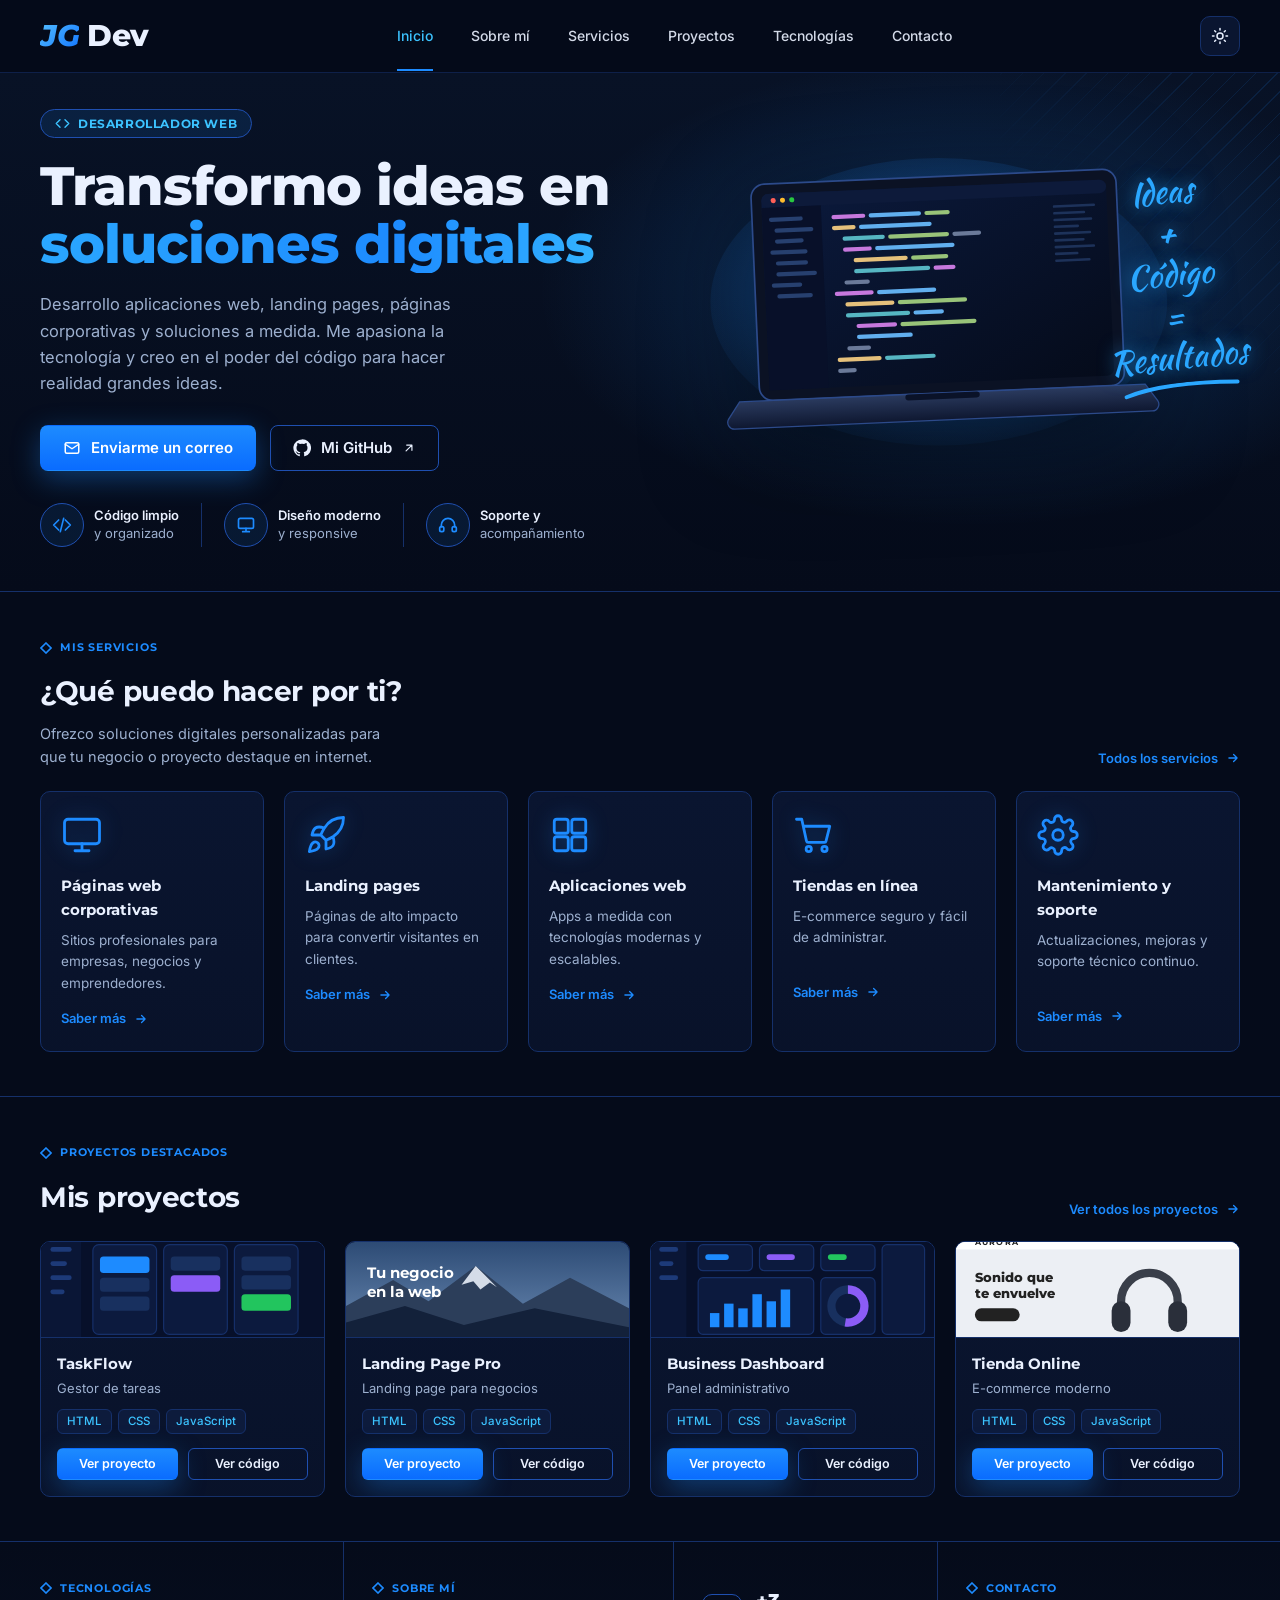
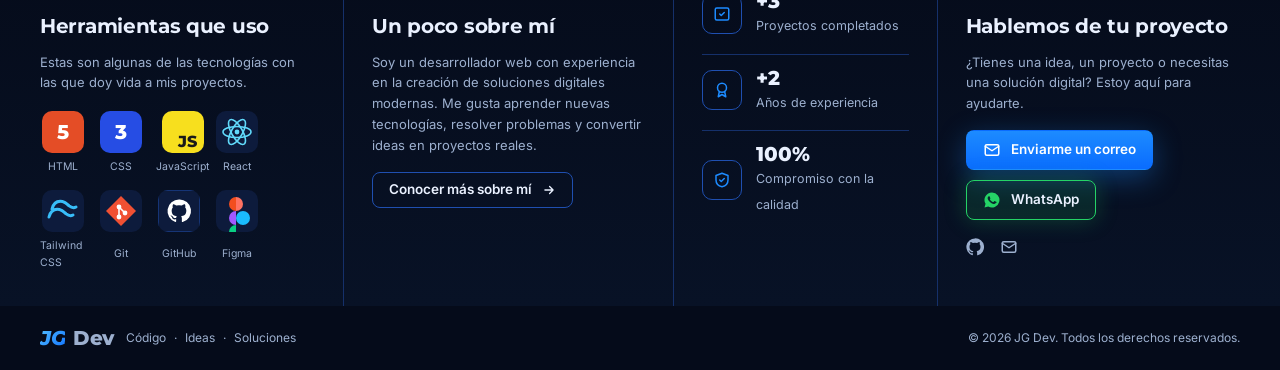
==== commit 88106f1c: "Add files via upload" ====
--- a/index.html
+++ b/index.html
@@ -208,13 +208,8 @@
             <svg viewBox="0 0 24 24" fill="none" stroke="currentColor" stroke-width="2.2" stroke-linecap="round" stroke-linejoin="round"><path d="M5 12h14M13 6l6 6-6 6"/></svg>
           </a>
         </div>
-
-        <!--
-          Para activar un proyecto: quita aria-disabled, el badge "En preparación"
-          y sustituye los href="#proyectos" por los enlaces reales.
-        -->
         <div class="projects">
-          <!-- TaskFlow (real) -->
+          <!-- TaskFlow -->
           <article class="card project">
             <div class="thumb">
               <svg viewBox="0 0 240 96" preserveAspectRatio="xMidYMid slice" aria-hidden="true">
@@ -240,7 +235,7 @@
             </div>
           </article>
 
-          <!-- Landing Page Pro (en preparación) -->
+          <!-- Landing Page Pro -->
           <article class="card project">
             <div class="thumb">
               <svg viewBox="0 0 240 96" preserveAspectRatio="xMidYMid slice" aria-hidden="true">
@@ -252,20 +247,19 @@
                 <text x="18" y="38" fill="#fff" font-family="Montserrat, sans-serif" font-weight="700" font-size="13">Tu negocio</text>
                 <text x="18" y="54" fill="#fff" font-family="Montserrat, sans-serif" font-weight="700" font-size="13">en la web</text>
               </svg>
-              <span class="badge">En preparación</span>
             </div>
             <div class="project-body">
               <h3>Landing Page Pro</h3>
               <p class="kind">Landing page para negocios</p>
               <div class="tags"><span>HTML</span><span>CSS</span><span>JavaScript</span></div>
               <div class="project-actions">
-                <a class="btn btn-primary" href="#proyectos" aria-disabled="true" tabindex="-1">Ver proyecto</a>
-                <a class="btn btn-ghost" href="#proyectos" aria-disabled="true" tabindex="-1">Ver código</a>
+                <a class="btn btn-primary" href="landing-page-pro/">Ver proyecto</a>
+                <a class="btn btn-ghost" href="https://github.com/JorgeGonzalez-FS/jg-dev-portfolio/tree/main/landing-page-pro" target="_blank" rel="noopener">Ver código</a>
               </div>
             </div>
           </article>
 
-          <!-- Business Dashboard (en preparación) -->
+          <!-- Business Dashboard -->
           <article class="card project">
             <div class="thumb">
               <svg viewBox="0 0 240 96" preserveAspectRatio="xMidYMid slice" aria-hidden="true">
@@ -281,20 +275,19 @@
                 <circle cx="167" cy="62" r="14" fill="none" stroke="#8b5cf6" stroke-width="7" stroke-dasharray="46 88" transform="rotate(-90 167 62)"/>
                 <rect x="196" y="10" width="36" height="76" rx="4" fill="#0c1a3e" stroke="#16306a"/>
               </svg>
-              <span class="badge">En preparación</span>
             </div>
             <div class="project-body">
               <h3>Business Dashboard</h3>
               <p class="kind">Panel administrativo</p>
               <div class="tags"><span>HTML</span><span>CSS</span><span>JavaScript</span></div>
               <div class="project-actions">
-                <a class="btn btn-primary" href="#proyectos" aria-disabled="true" tabindex="-1">Ver proyecto</a>
-                <a class="btn btn-ghost" href="#proyectos" aria-disabled="true" tabindex="-1">Ver código</a>
+                <a class="btn btn-primary" href="business-dashboard/">Ver proyecto</a>
+                <a class="btn btn-ghost" href="https://github.com/JorgeGonzalez-FS/jg-dev-portfolio/tree/main/business-dashboard" target="_blank" rel="noopener">Ver código</a>
               </div>
             </div>
           </article>
 
-          <!-- Tienda Online (en preparación) -->
+          <!-- Tienda Online -->
           <article class="card project">
             <div class="thumb" style="background:#eceff4">
               <svg viewBox="0 0 240 96" preserveAspectRatio="xMidYMid slice" aria-hidden="true">
@@ -307,15 +300,14 @@
                 <path d="M140 66v-8a24 24 0 0 1 48 0v8" fill="none" stroke="#3a3f4a" stroke-width="7" stroke-linecap="round"/>
                 <rect x="132" y="58" width="16" height="26" rx="8" fill="#2a2f3a"/><rect x="180" y="58" width="16" height="26" rx="8" fill="#2a2f3a"/>
               </svg>
-              <span class="badge">En preparación</span>
             </div>
             <div class="project-body">
               <h3>Tienda Online</h3>
               <p class="kind">E-commerce moderno</p>
               <div class="tags"><span>HTML</span><span>CSS</span><span>JavaScript</span></div>
               <div class="project-actions">
-                <a class="btn btn-primary" href="#proyectos" aria-disabled="true" tabindex="-1">Ver proyecto</a>
-                <a class="btn btn-ghost" href="#proyectos" aria-disabled="true" tabindex="-1">Ver código</a>
+                <a class="btn btn-primary" href="tienda-online/">Ver proyecto</a>
+                <a class="btn btn-ghost" href="https://github.com/JorgeGonzalez-FS/jg-dev-portfolio/tree/main/tienda-online" target="_blank" rel="noopener">Ver código</a>
               </div>
             </div>
           </article>
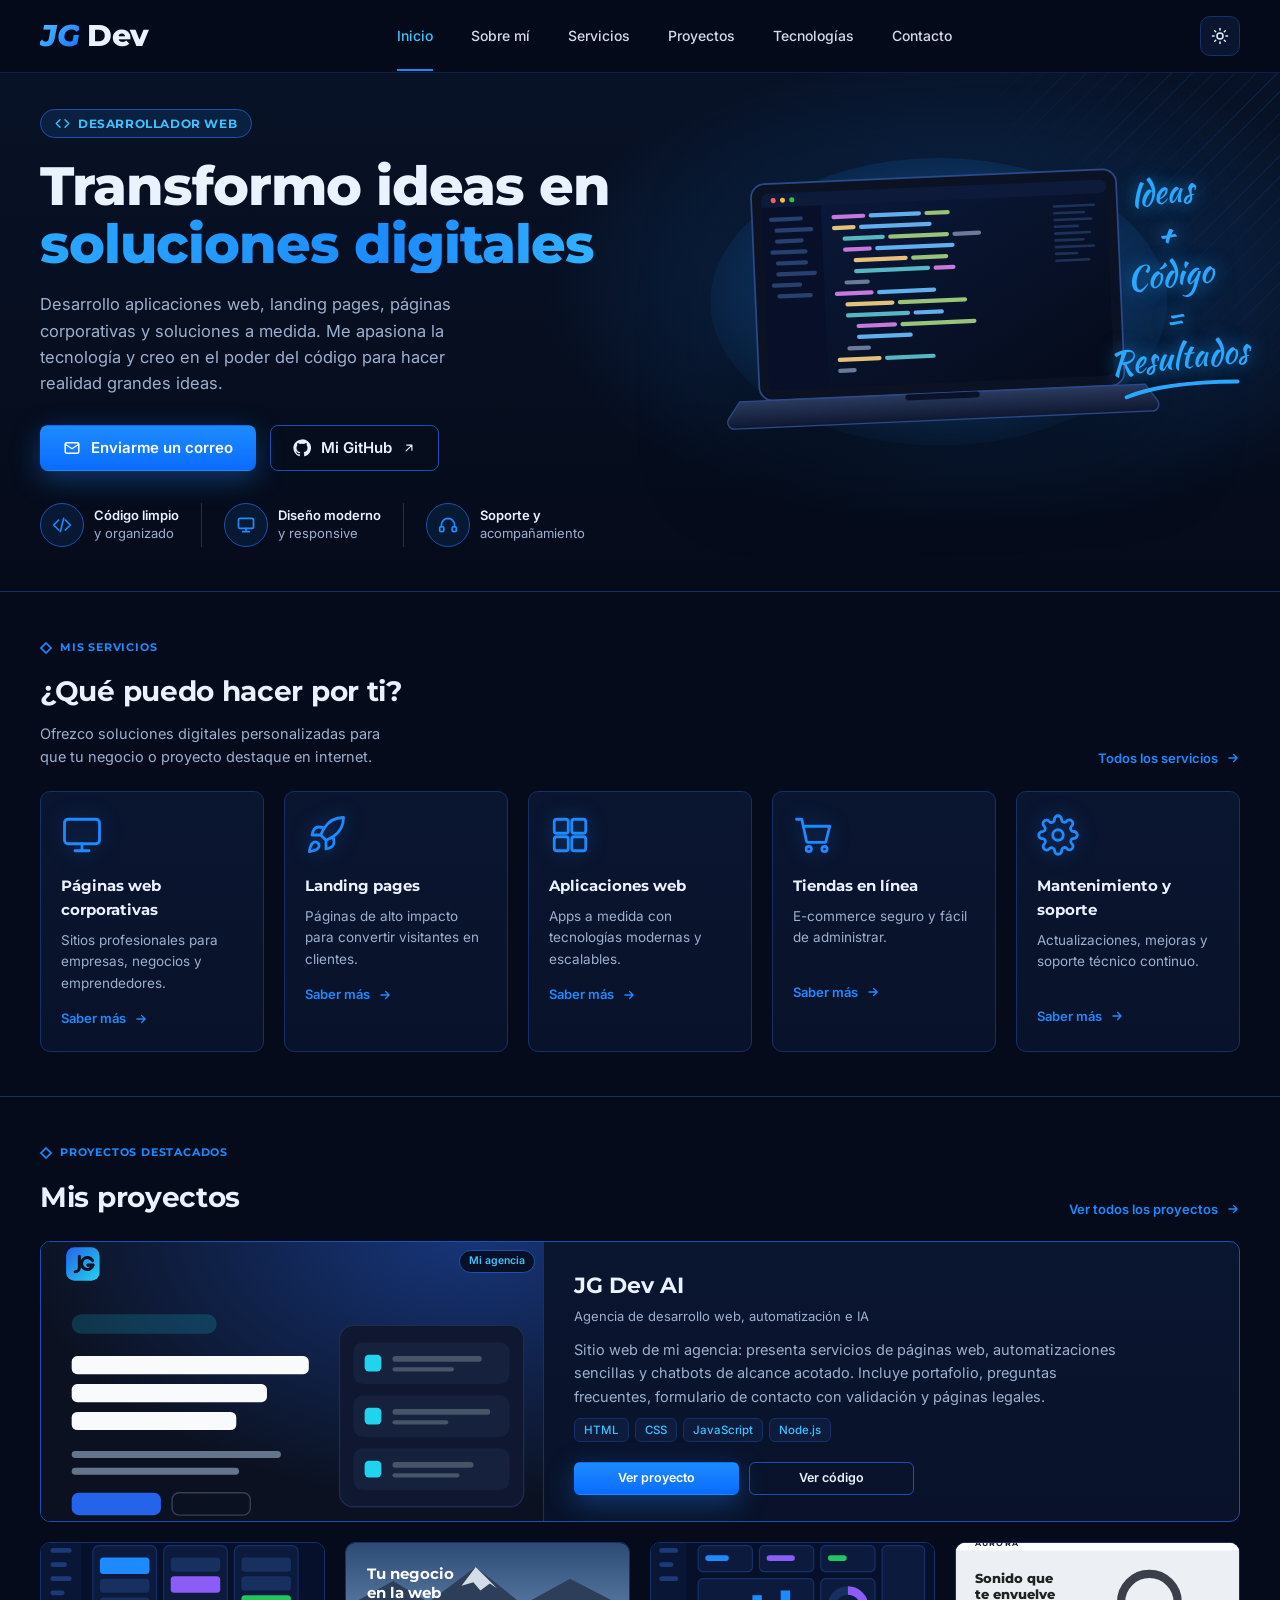
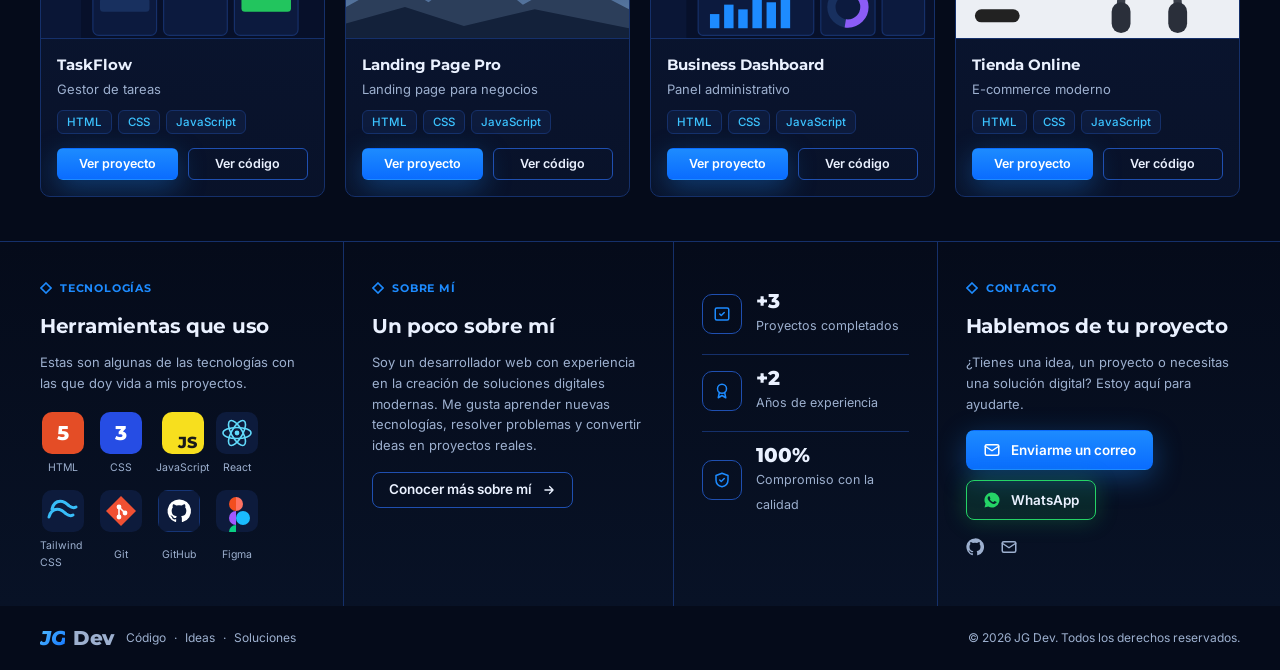
==== commit af7c8806: "Add files via upload" ====
--- a/index.html
+++ b/index.html
@@ -209,6 +209,41 @@
           </a>
         </div>
         <div class="projects">
+          <!-- JG Dev AI (proyecto destacado) -->
+          <article class="card project project--featured">
+            <div class="thumb">
+              <svg viewBox="0 0 360 220" preserveAspectRatio="xMidYMid slice" aria-hidden="true">
+                <defs>
+                  <linearGradient id="ai-grad" x1="0" y1="0" x2="48" y2="48" gradientUnits="userSpaceOnUse"><stop stop-color="#2563EB"/><stop offset="1" stop-color="#22D3EE"/></linearGradient>
+                  <radialGradient id="ai-glow" cx=".85" cy="0" r=".9"><stop offset="0" stop-color="#2563EB" stop-opacity=".45"/><stop offset="1" stop-color="#2563EB" stop-opacity="0"/></radialGradient>
+                </defs>
+                <rect width="360" height="220" fill="#0B1120"/>
+                <rect width="360" height="220" fill="url(#ai-glow)"/>
+                <g transform="translate(18 14) scale(.5)"><rect width="48" height="48" rx="12" fill="url(#ai-grad)"/><g fill="none" stroke="#0B1120" stroke-width="4.4" stroke-linecap="round" stroke-linejoin="round"><path d="M19 13v16a6 6 0 0 1-6 6"/><path d="M38 19a8.5 8.5 0 1 0 .8 6.5H31"/></g></g>
+                <rect x="22" y="62" width="104" height="14" rx="7" fill="#22D3EE" opacity=".18"/>
+                <g fill="#F8FAFC"><rect x="22" y="92" width="170" height="13" rx="4"/><rect x="22" y="112" width="140" height="13" rx="4"/><rect x="22" y="132" width="118" height="13" rx="4"/></g>
+                <g fill="#64748B"><rect x="22" y="160" width="150" height="5" rx="2.5"/><rect x="22" y="172" width="120" height="5" rx="2.5"/></g>
+                <rect x="22" y="190" width="64" height="16" rx="5" fill="#2563EB"/>
+                <rect x="94" y="190" width="56" height="16" rx="5" fill="none" stroke="#334155"/>
+                <g fill="#0F1830" stroke="#1E2B4D"><rect x="214" y="70" width="132" height="130" rx="10"/></g>
+                <g fill="#16213D"><rect x="224" y="82" width="112" height="30" rx="7"/><rect x="224" y="120" width="112" height="30" rx="7"/><rect x="224" y="158" width="112" height="30" rx="7"/></g>
+                <g fill="#22D3EE"><rect x="232" y="91" width="12" height="12" rx="3"/><rect x="232" y="129" width="12" height="12" rx="3"/><rect x="232" y="167" width="12" height="12" rx="3"/></g>
+                <g fill="#475569"><rect x="252" y="92" width="64" height="4" rx="2"/><rect x="252" y="100" width="44" height="3" rx="1.5"/><rect x="252" y="130" width="70" height="4" rx="2"/><rect x="252" y="138" width="40" height="3" rx="1.5"/><rect x="252" y="168" width="58" height="4" rx="2"/><rect x="252" y="176" width="48" height="3" rx="1.5"/></g>
+              </svg>
+              <span class="badge">Mi agencia</span>
+            </div>
+            <div class="project-body">
+              <h3>JG Dev AI</h3>
+              <p class="kind">Agencia de desarrollo web, automatización e IA</p>
+              <p class="desc">Sitio web de mi agencia: presenta servicios de páginas web, automatizaciones sencillas y chatbots de alcance acotado. Incluye portafolio, preguntas frecuentes, formulario de contacto con validación y páginas legales.</p>
+              <div class="tags"><span>HTML</span><span>CSS</span><span>JavaScript</span><span>Node.js</span></div>
+              <div class="project-actions">
+                <a class="btn btn-primary" href="https://jorgegonzalez-fs.github.io/jg-dev-ai/" target="_blank" rel="noopener">Ver proyecto</a>
+                <a class="btn btn-ghost" href="https://github.com/JorgeGonzalez-FS/jg-dev-ai" target="_blank" rel="noopener">Ver código</a>
+              </div>
+            </div>
+          </article>
+
           <!-- TaskFlow -->
           <article class="card project">
             <div class="thumb">
--- a/style.css
+++ b/style.css
@@ -225,3 +225,18 @@
   .section-head { flex-direction: column; align-items: flex-start; gap: 12px; }
   .footer-inner { justify-content: center; text-align: center; }
 }
+
+
+/* Proyecto destacado: tarjeta a todo el ancho para que la cuadrícula no deje una tarjeta suelta */
+.project--featured { grid-column: 1 / -1; flex-direction: row; border-color: var(--line2); }
+.project--featured .thumb { position: relative; flex: 0 0 42%; height: auto; min-height: 230px; border-bottom: 0; border-right: 1px solid var(--line); }
+.project--featured .thumb svg { position: absolute; inset: 0; }
+.project--featured .project-body { justify-content: center; padding: 26px 30px; }
+.project--featured h3 { font-size: 22px; }
+.project--featured .desc { margin-top: 12px; max-width: 62ch; color: var(--muted); font-size: 14.5px; }
+.project--featured .project-actions { margin-top: 20px; padding-top: 0; max-width: 340px; }
+@media (max-width: 760px) {
+  .project--featured { flex-direction: column; }
+  .project--featured .thumb { flex: none; width: 100%; min-height: 0; aspect-ratio: 360 / 220; border-right: 0; border-bottom: 1px solid var(--line); }
+  .project--featured .project-body { padding: 18px; }
+}
